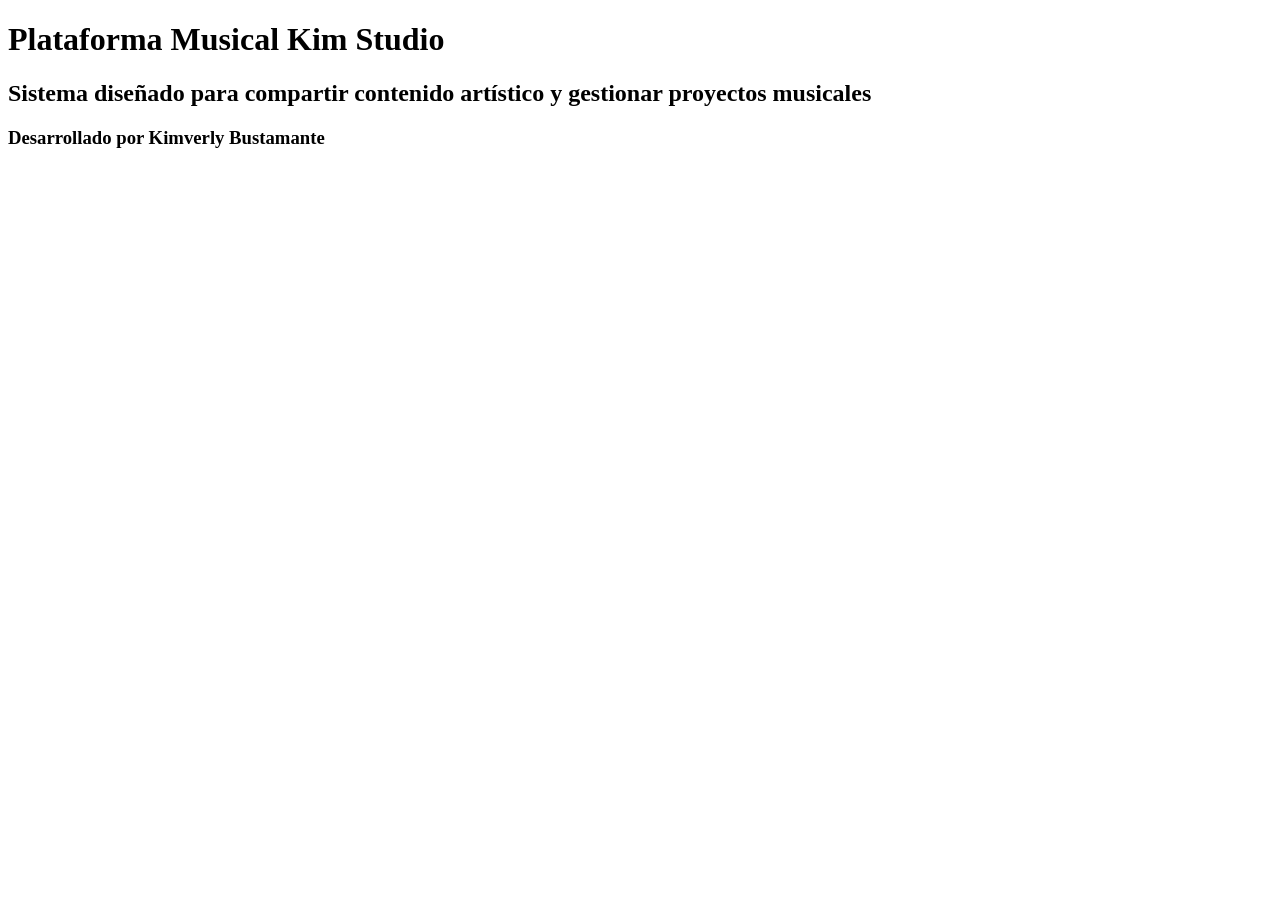
==== index.html @ 8dea1253 "first commit" ====
<!DOCTYPE html>
<html lang="es">
<head>
    <meta charset="UTF-8">
    <title>Desarrollo Web</title>
</head>
<body>

    <h1>Plataforma Musical Kim Studio</h1>

    <h2>Sistema diseñado para compartir contenido artístico y gestionar proyectos musicales</h2>

    <h3>Desarrollado por Kimverly Bustamante</h3>

</body>
</html>
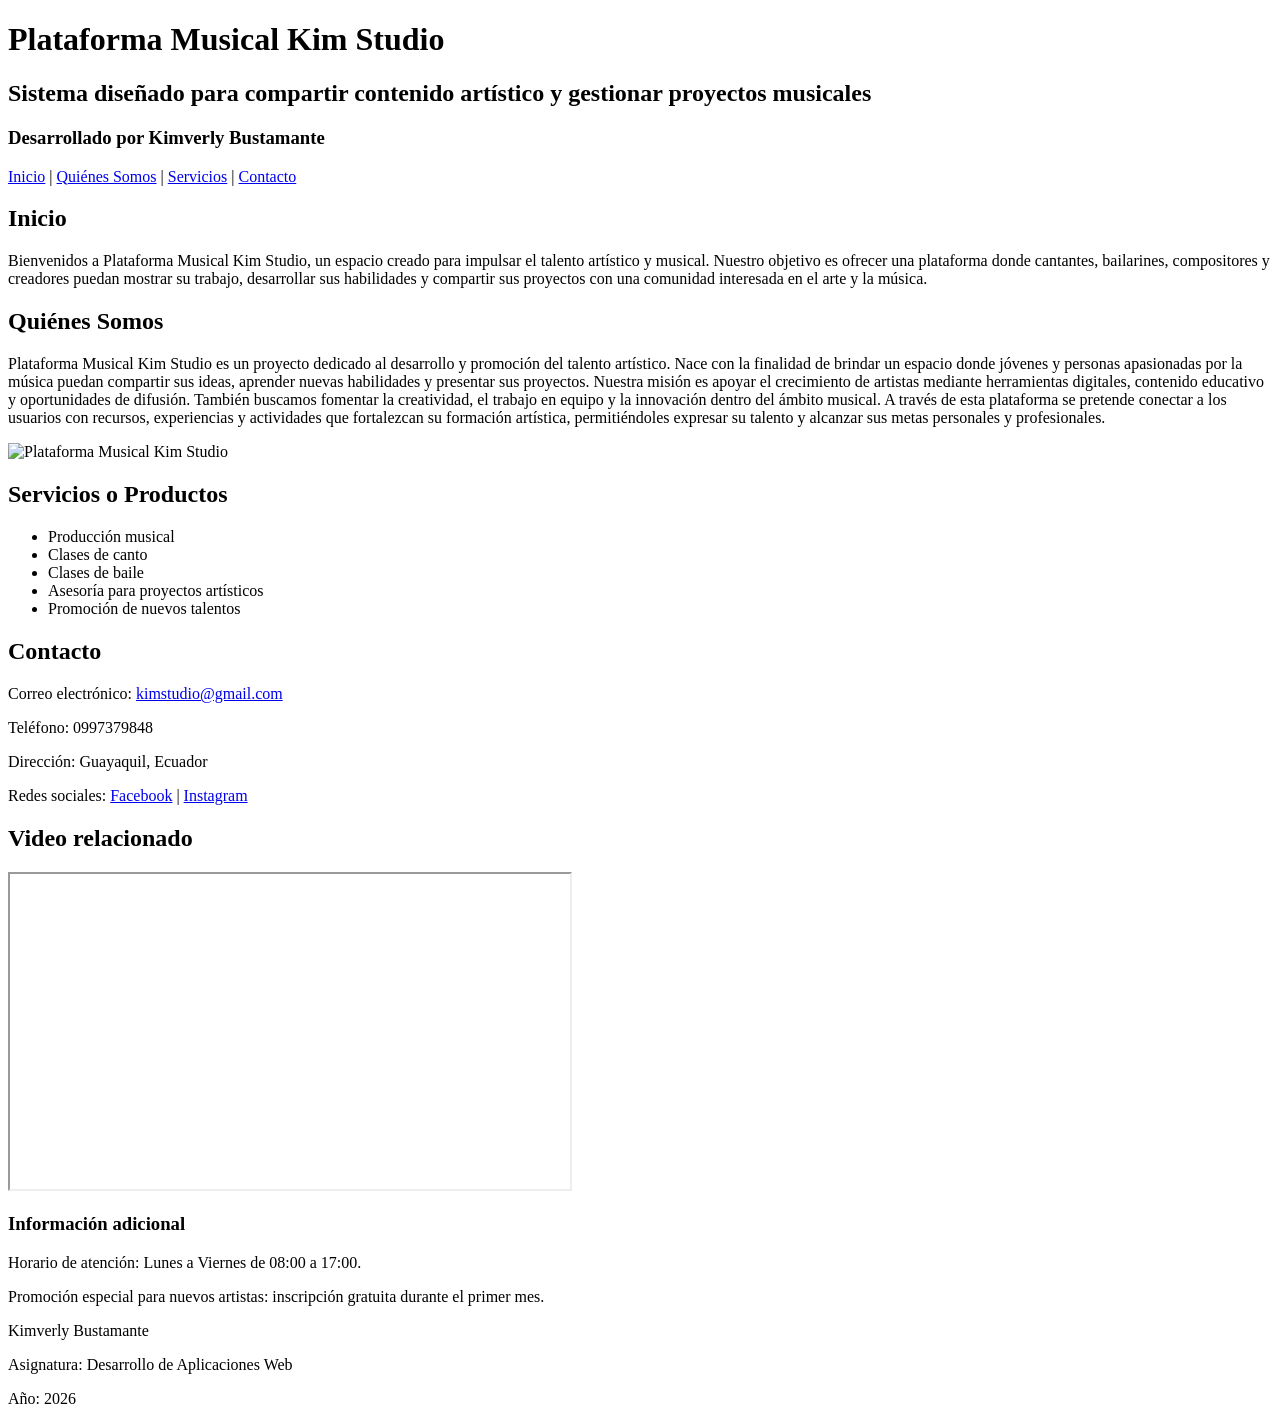
==== commit b207eb24: "Actualizacion semana 13" ====
--- a/index.html
+++ b/index.html
@@ -1,16 +1,145 @@
 <!DOCTYPE html>
 <html lang="es">
+
 <head>
     <meta charset="UTF-8">
-    <title>Desarrollo Web</title>
+    <title>Plataforma Musical Kim Studio</title>
 </head>
+
 <body>
 
-    <h1>Plataforma Musical Kim Studio</h1>
+    <header>
+        <h1>Plataforma Musical Kim Studio</h1>
+        <h2>Sistema diseñado para compartir contenido artístico y gestionar proyectos musicales</h2>
+        <h3>Desarrollado por Kimverly Bustamante</h3>
+    </header>
 
-    <h2>Sistema diseñado para compartir contenido artístico y gestionar proyectos musicales</h2>
+    <nav>
+        <a href="#inicio">Inicio</a> |
+        <a href="#quienes">Quiénes Somos</a> |
+        <a href="#servicios">Servicios</a> |
+        <a href="#contacto">Contacto</a>
+    </nav>
 
-    <h3>Desarrollado por Kimverly Bustamante</h3>
+    <main>
+
+        <section id="inicio">
+            <h2>Inicio</h2>
+
+            <p>
+                Bienvenidos a Plataforma Musical Kim Studio, un espacio creado para impulsar el
+                talento artístico y musical. Nuestro objetivo es ofrecer una plataforma donde
+                cantantes, bailarines, compositores y creadores puedan mostrar su trabajo,
+                desarrollar sus habilidades y compartir sus proyectos con una comunidad interesada
+                en el arte y la música.
+            </p>
+        </section>
+
+        <section id="quienes">
+
+            <article>
+
+                <h2>Quiénes Somos</h2>
+
+                <p>
+                    Plataforma Musical Kim Studio es un proyecto dedicado al desarrollo y promoción
+                    del talento artístico. Nace con la finalidad de brindar un espacio donde jóvenes
+                    y personas apasionadas por la música puedan compartir sus ideas, aprender nuevas
+                    habilidades y presentar sus proyectos. Nuestra misión es apoyar el crecimiento
+                    de artistas mediante herramientas digitales, contenido educativo y oportunidades
+                    de difusión. También buscamos fomentar la creatividad, el trabajo en equipo y la
+                    innovación dentro del ámbito musical. A través de esta plataforma se pretende
+                    conectar a los usuarios con recursos, experiencias y actividades que fortalezcan
+                    su formación artística, permitiéndoles expresar su talento y alcanzar sus metas
+                    personales y profesionales.
+                </p>
+
+                <img src="kimstudio.jpg"
+                     alt="Plataforma Musical Kim Studio"
+                     width="400">
+
+            </article>
+
+        </section>
+
+        <section id="servicios">
+
+            <h2>Servicios o Productos</h2>
+
+            <ul>
+                <li>Producción musical</li>
+                <li>Clases de canto</li>
+                <li>Clases de baile</li>
+                <li>Asesoría para proyectos artísticos</li>
+                <li>Promoción de nuevos talentos</li>
+            </ul>
+
+        </section>
+
+        <section id="contacto">
+
+            <h2>Contacto</h2>
+
+            <p>Correo electrónico:
+                <a href="mailto:kimstudio@gmail.com">
+                    kimstudio@gmail.com
+                </a>
+            </p>
+
+            <p>Teléfono: 0997379848</p>
+
+            <p>Dirección: Guayaquil, Ecuador</p>
+
+            <p>
+                Redes sociales:
+                <a href="https://www.facebook.com">Facebook</a> |
+                <a href="https://www.instagram.com">Instagram</a>
+            </p>
+
+        </section>
+
+        <section>
+
+            <h2>Video relacionado</h2>
+
+            <iframe
+                width="560"
+                height="315"
+                src="https://www.youtube.com/embed/ScMzIvxBSi4"
+                title="Video"
+                allowfullscreen>
+            </iframe>
+
+        </section>
+
+        <aside>
+
+            <h3>Información adicional</h3>
+
+            <p>
+                Horario de atención:
+                Lunes a Viernes de 08:00 a 17:00.
+            </p>
+
+            <p>
+                Promoción especial para nuevos artistas:
+                inscripción gratuita durante el primer mes.
+            </p>
+
+        </aside>
+
+    </main>
+
+    <footer>
+
+        <p>Kimverly Bustamante</p>
+
+        <p>Asignatura: Desarrollo de Aplicaciones Web</p>
+
+        <p>Año: 2026</p>
+
+    </footer>
 
 </body>
+
 </html>
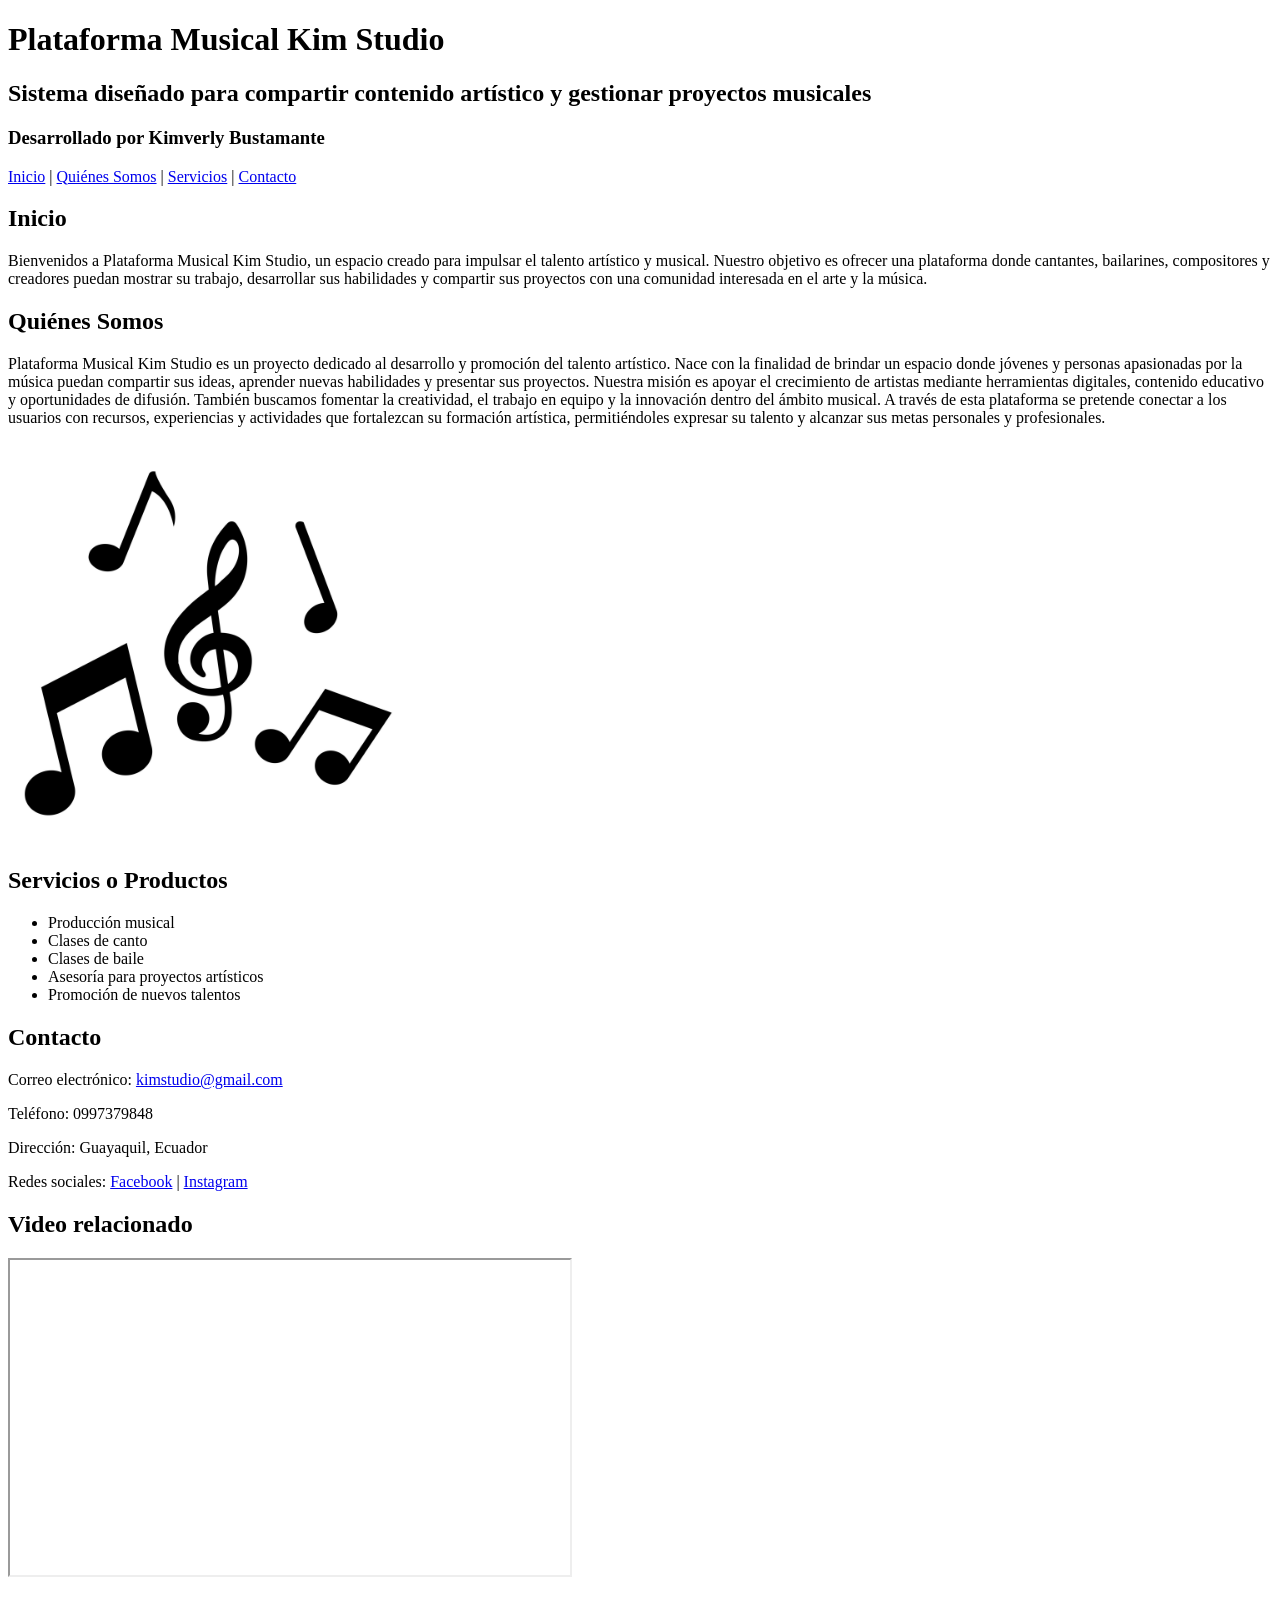
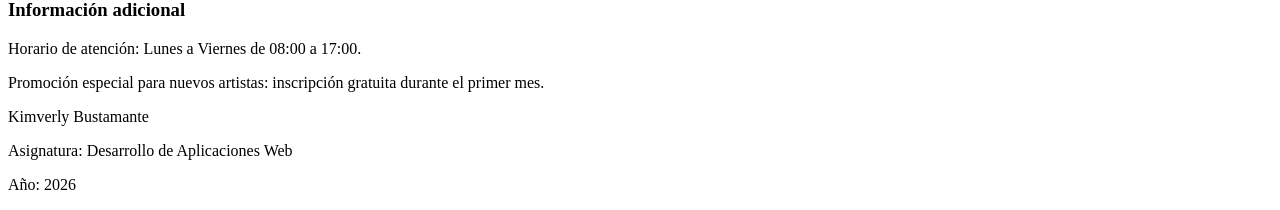
==== commit 03a56c39: "semana 13" ====
--- a/index.html
+++ b/index.html
@@ -54,7 +54,7 @@
                     personales y profesionales.
                 </p>
 
-                <img src="kimstudio.jpg"
+                <img src="imagen.jpg.webp"
                      alt="Plataforma Musical Kim Studio"
                      width="400">
 
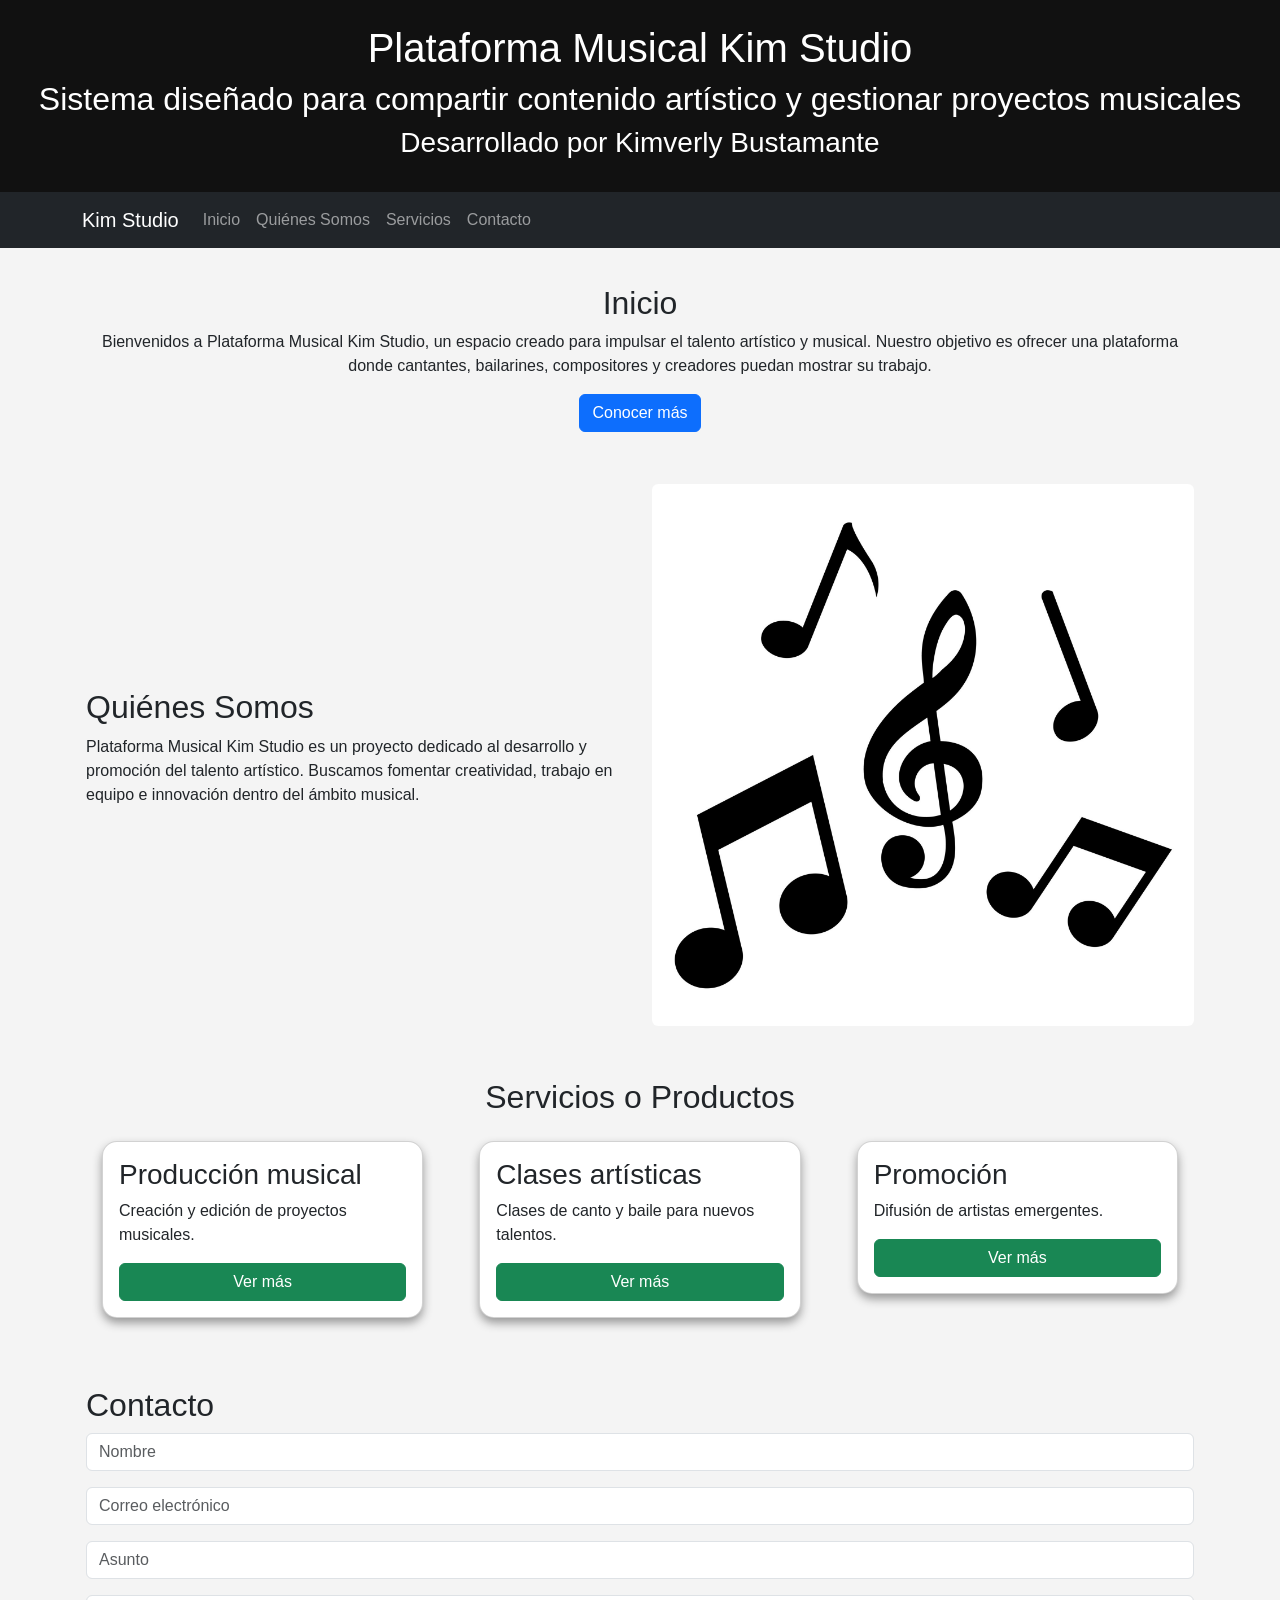
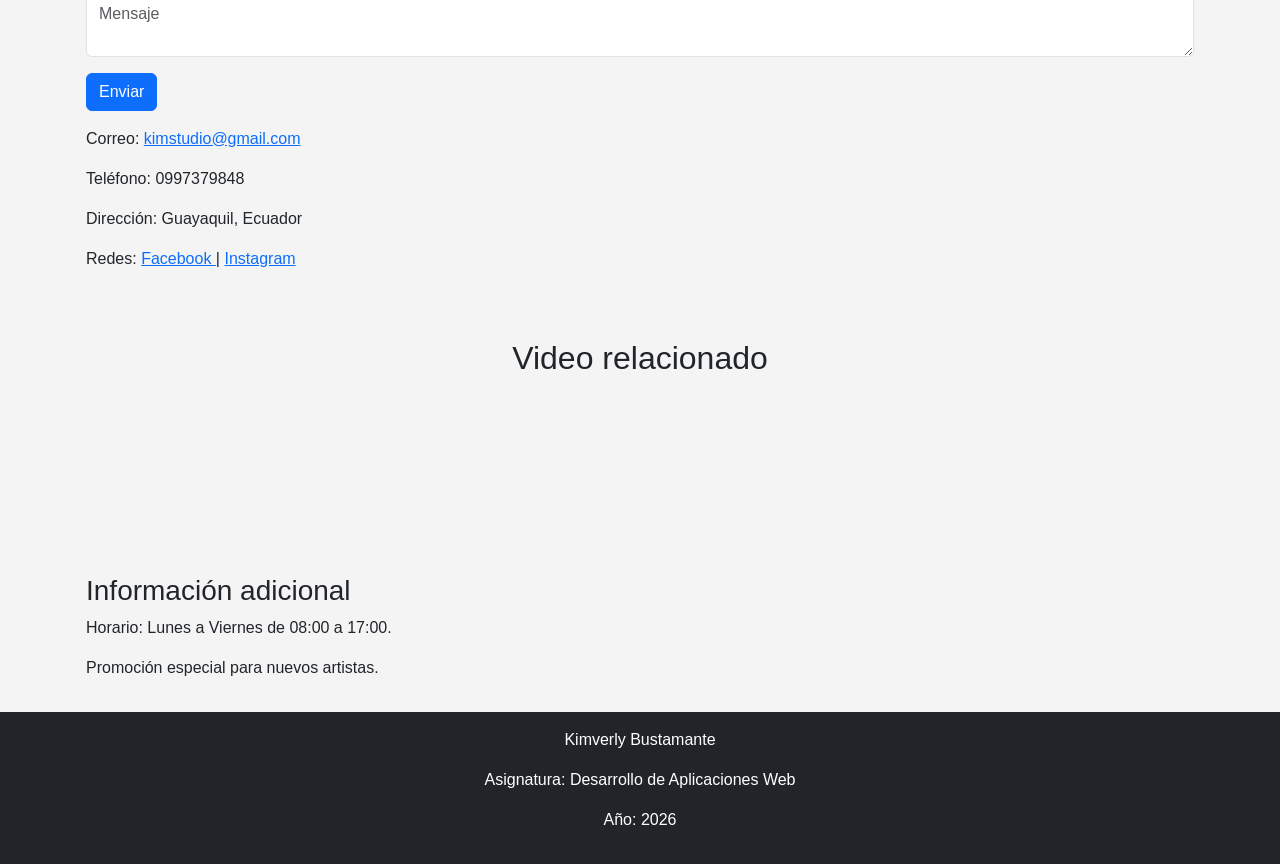
==== commit a17aaddb: "confirmacion" ====
--- a/index.html
+++ b/index.html
@@ -2,144 +2,461 @@
 <html lang="es">
 
 <head>
-    <meta charset="UTF-8">
-    <title>Plataforma Musical Kim Studio</title>
+
+<meta charset="UTF-8">
+<meta name="viewport" content="width=device-width, initial-scale=1.0">
+
+<title>Plataforma Musical Kim Studio</title>
+
+
+<!-- Bootstrap -->
+<link href="https://cdn.jsdelivr.net/npm/bootstrap@5.3.3/dist/css/bootstrap.min.css" rel="stylesheet">
+
+
+<!-- CSS propio -->
+<link rel="stylesheet" href="style.css">
+
+
 </head>
 
+
 <body>
 
-    <header>
-        <h1>Plataforma Musical Kim Studio</h1>
-        <h2>Sistema diseñado para compartir contenido artístico y gestionar proyectos musicales</h2>
-        <h3>Desarrollado por Kimverly Bustamante</h3>
-    </header>
-
-    <nav>
-        <a href="#inicio">Inicio</a> |
-        <a href="#quienes">Quiénes Somos</a> |
-        <a href="#servicios">Servicios</a> |
-        <a href="#contacto">Contacto</a>
-    </nav>
-
-    <main>
-
-        <section id="inicio">
-            <h2>Inicio</h2>
-
-            <p>
-                Bienvenidos a Plataforma Musical Kim Studio, un espacio creado para impulsar el
-                talento artístico y musical. Nuestro objetivo es ofrecer una plataforma donde
-                cantantes, bailarines, compositores y creadores puedan mostrar su trabajo,
-                desarrollar sus habilidades y compartir sus proyectos con una comunidad interesada
-                en el arte y la música.
-            </p>
-        </section>
-
-        <section id="quienes">
-
-            <article>
-
-                <h2>Quiénes Somos</h2>
-
-                <p>
-                    Plataforma Musical Kim Studio es un proyecto dedicado al desarrollo y promoción
-                    del talento artístico. Nace con la finalidad de brindar un espacio donde jóvenes
-                    y personas apasionadas por la música puedan compartir sus ideas, aprender nuevas
-                    habilidades y presentar sus proyectos. Nuestra misión es apoyar el crecimiento
-                    de artistas mediante herramientas digitales, contenido educativo y oportunidades
-                    de difusión. También buscamos fomentar la creatividad, el trabajo en equipo y la
-                    innovación dentro del ámbito musical. A través de esta plataforma se pretende
-                    conectar a los usuarios con recursos, experiencias y actividades que fortalezcan
-                    su formación artística, permitiéndoles expresar su talento y alcanzar sus metas
-                    personales y profesionales.
-                </p>
-
-                <img src="imagen.jpg.webp"
-                     alt="Plataforma Musical Kim Studio"
-                     width="400">
-
-            </article>
-
-        </section>
-
-        <section id="servicios">
-
-            <h2>Servicios o Productos</h2>
-
-            <ul>
-                <li>Producción musical</li>
-                <li>Clases de canto</li>
-                <li>Clases de baile</li>
-                <li>Asesoría para proyectos artísticos</li>
-                <li>Promoción de nuevos talentos</li>
-            </ul>
-
-        </section>
-
-        <section id="contacto">
-
-            <h2>Contacto</h2>
-
-            <p>Correo electrónico:
-                <a href="mailto:kimstudio@gmail.com">
-                    kimstudio@gmail.com
-                </a>
-            </p>
-
-            <p>Teléfono: 0997379848</p>
-
-            <p>Dirección: Guayaquil, Ecuador</p>
-
-            <p>
-                Redes sociales:
-                <a href="https://www.facebook.com">Facebook</a> |
-                <a href="https://www.instagram.com">Instagram</a>
-            </p>
-
-        </section>
-
-        <section>
-
-            <h2>Video relacionado</h2>
-
-            <iframe
-                width="560"
-                height="315"
-                src="https://www.youtube.com/embed/ScMzIvxBSi4"
-                title="Video"
-                allowfullscreen>
-            </iframe>
-
-        </section>
-
-        <aside>
-
-            <h3>Información adicional</h3>
-
-            <p>
-                Horario de atención:
-                Lunes a Viernes de 08:00 a 17:00.
-            </p>
-
-            <p>
-                Promoción especial para nuevos artistas:
-                inscripción gratuita durante el primer mes.
-            </p>
-
-        </aside>
-
-    </main>
-
-    <footer>
-
-        <p>Kimverly Bustamante</p>
-
-        <p>Asignatura: Desarrollo de Aplicaciones Web</p>
-
-        <p>Año: 2026</p>
-
-    </footer>
+
+<header class="text-center p-4">
+
+<h1>Plataforma Musical Kim Studio</h1>
+
+<h2>Sistema diseñado para compartir contenido artístico y gestionar proyectos musicales</h2>
+
+<h3>Desarrollado por Kimverly Bustamante</h3>
+
+</header>
+
+
+
+<!-- NAVBAR BOOTSTRAP -->
+
+<nav class="navbar navbar-expand-lg navbar-dark bg-dark">
+
+<div class="container">
+
+
+<a class="navbar-brand" href="#">
+Kim Studio
+</a>
+
+
+<button class="navbar-toggler" 
+data-bs-toggle="collapse" 
+data-bs-target="#menu">
+
+<span class="navbar-toggler-icon"></span>
+
+</button>
+
+
+
+<div class="collapse navbar-collapse" id="menu">
+
+
+<ul class="navbar-nav">
+
+
+<li class="nav-item">
+<a class="nav-link" href="#inicio">Inicio</a>
+</li>
+
+
+<li class="nav-item">
+<a class="nav-link" href="#quienes">Quiénes Somos</a>
+</li>
+
+
+<li class="nav-item">
+<a class="nav-link" href="#servicios">Servicios</a>
+</li>
+
+
+<li class="nav-item">
+<a class="nav-link" href="#contacto">Contacto</a>
+</li>
+
+
+</ul>
+
+
+</div>
+
+
+</div>
+
+</nav>
+
+
+
+
+<main>
+
+
+
+<!-- INICIO -->
+
+<section id="inicio" class="container text-center p-3">
+
+
+<h2>Inicio</h2>
+
+
+<p>
+
+Bienvenidos a Plataforma Musical Kim Studio, un espacio creado para impulsar el talento artístico y musical.
+
+Nuestro objetivo es ofrecer una plataforma donde cantantes, bailarines, compositores y creadores puedan mostrar su trabajo.
+
+</p>
+
+
+<button class="btn btn-primary">
+
+Conocer más
+
+</button>
+
+
+</section>
+
+
+
+
+<!-- QUIENES SOMOS -->
+
+<section id="quienes" class="container p-3">
+
+
+<div class="row align-items-center">
+
+
+
+<div class="col-md-6">
+
+
+<h2>Quiénes Somos</h2>
+
+
+<p>
+
+Plataforma Musical Kim Studio es un proyecto dedicado al desarrollo y promoción del talento artístico.
+
+Buscamos fomentar creatividad, trabajo en equipo e innovación dentro del ámbito musical.
+
+</p>
+
+
+</div>
+
+
+
+<div class="col-md-6">
+
+
+<img src="imagen.jpg.webp"
+class="img-fluid rounded"
+alt="Kim Studio">
+
+
+</div>
+
+
+
+</div>
+
+
+</section>
+
+
+
+
+<!-- SERVICIOS -->
+
+
+<section id="servicios" class="container p-3">
+
+
+<h2 class="text-center">
+
+Servicios o Productos
+
+</h2>
+
+
+
+
+<div class="row">
+
+
+
+
+<div class="col-md-4">
+
+
+<div class="card p-3 m-3">
+
+
+<h3>Producción musical</h3>
+
+
+<p>
+Creación y edición de proyectos musicales.
+</p>
+
+
+<button class="btn btn-success">
+Ver más
+</button>
+
+
+</div>
+
+</div>
+
+
+
+
+
+<div class="col-md-4">
+
+
+<div class="card p-3 m-3">
+
+
+<h3>Clases artísticas</h3>
+
+
+<p>
+Clases de canto y baile para nuevos talentos.
+</p>
+
+
+<button class="btn btn-success">
+Ver más
+</button>
+
+
+</div>
+
+</div>
+
+
+
+
+<div class="col-md-4">
+
+
+<div class="card p-3 m-3">
+
+
+<h3>Promoción</h3>
+
+
+<p>
+Difusión de artistas emergentes.
+</p>
+
+
+<button class="btn btn-success">
+Ver más
+</button>
+
+
+</div>
+
+
+</div>
+
+
+
+</div>
+
+
+</section>
+
+
+
+<!-- CONTACTO -->
+
+
+<section id="contacto" class="container p-3">
+
+
+<h2>
+
+Contacto
+
+</h2>
+
+
+
+
+<form>
+
+
+<input 
+class="form-control mb-3"
+placeholder="Nombre">
+
+
+<input 
+class="form-control mb-3"
+placeholder="Correo electrónico">
+
+
+
+<input 
+class="form-control mb-3"
+placeholder="Asunto">
+
+
+
+<textarea 
+class="form-control mb-3"
+placeholder="Mensaje">
+</textarea>
+
+
+
+<button class="btn btn-primary">
+
+Enviar
+
+</button>
+
+
+
+</form>
+
+
+
+<p class="mt-3">
+
+Correo:
+<a href="mailto:kimstudio@gmail.com">
+kimstudio@gmail.com
+</a>
+
+</p>
+
+
+
+<p>
+
+Teléfono: 0997379848
+
+</p>
+
+
+
+<p>
+
+Dirección: Guayaquil, Ecuador
+
+</p>
+
+
+
+<p>
+
+Redes:
+
+<a href="https://facebook.com">
+Facebook
+</a>
+
+|
+
+<a href="https://instagram.com">
+Instagram
+</a>
+
+
+</p>
+
+
+
+</section>
+
+
+
+<section class="container text-center p-3">
+
+
+<h2>Video relacionado</h2>
+
+
+<iframe
+class="img-fluid"
+width="560"
+height="315"
+src="https://www.youtube.com/embed/ScMzIvxBSi4"
+allowfullscreen>
+
+</iframe>
+
+
+</section>
+
+
+
+<aside class="container p-3">
+
+
+<h3>Información adicional</h3>
+
+
+<p>
+
+Horario:
+Lunes a Viernes de 08:00 a 17:00.
+
+</p>
+
+
+<p>
+
+Promoción especial para nuevos artistas.
+
+</p>
+
+
+</aside>
+
+
+
+
+
+</main>
+
+
+
+
+<footer class="text-center p-3 bg-dark text-white">
+
+
+<p>Kimverly Bustamante</p>
+
+<p>Asignatura: Desarrollo de Aplicaciones Web</p>
+
+<p>Año: 2026</p>
+
+
+</footer>
+
+
+
+<script src="https://cdn.jsdelivr.net/npm/bootstrap@5.3.3/dist/js/bootstrap.bundle.min.js"></script>
+
 
 </body>
 
+
 </html>
--- a/style.css
+++ b/style.css
@@ -0,0 +1,58 @@
+body{
+
+font-family: Arial, sans-serif;
+background:#f4f4f4;
+
+}
+
+header{
+
+background:#111;
+color:white;
+
+}
+
+h1{
+
+font-size:40px;
+
+}
+
+.card{
+
+border-radius:15px;
+box-shadow:0 5px 10px #999;
+
+}
+
+section{
+
+margin-top:20px;
+
+}
+
+button{
+
+border-radius:20px;
+
+}
+
+
+@media(max-width:600px){
+
+
+h1{
+
+font-size:25px;
+
+}
+
+
+h2{
+
+font-size:20px;
+
+}
+
+
+}
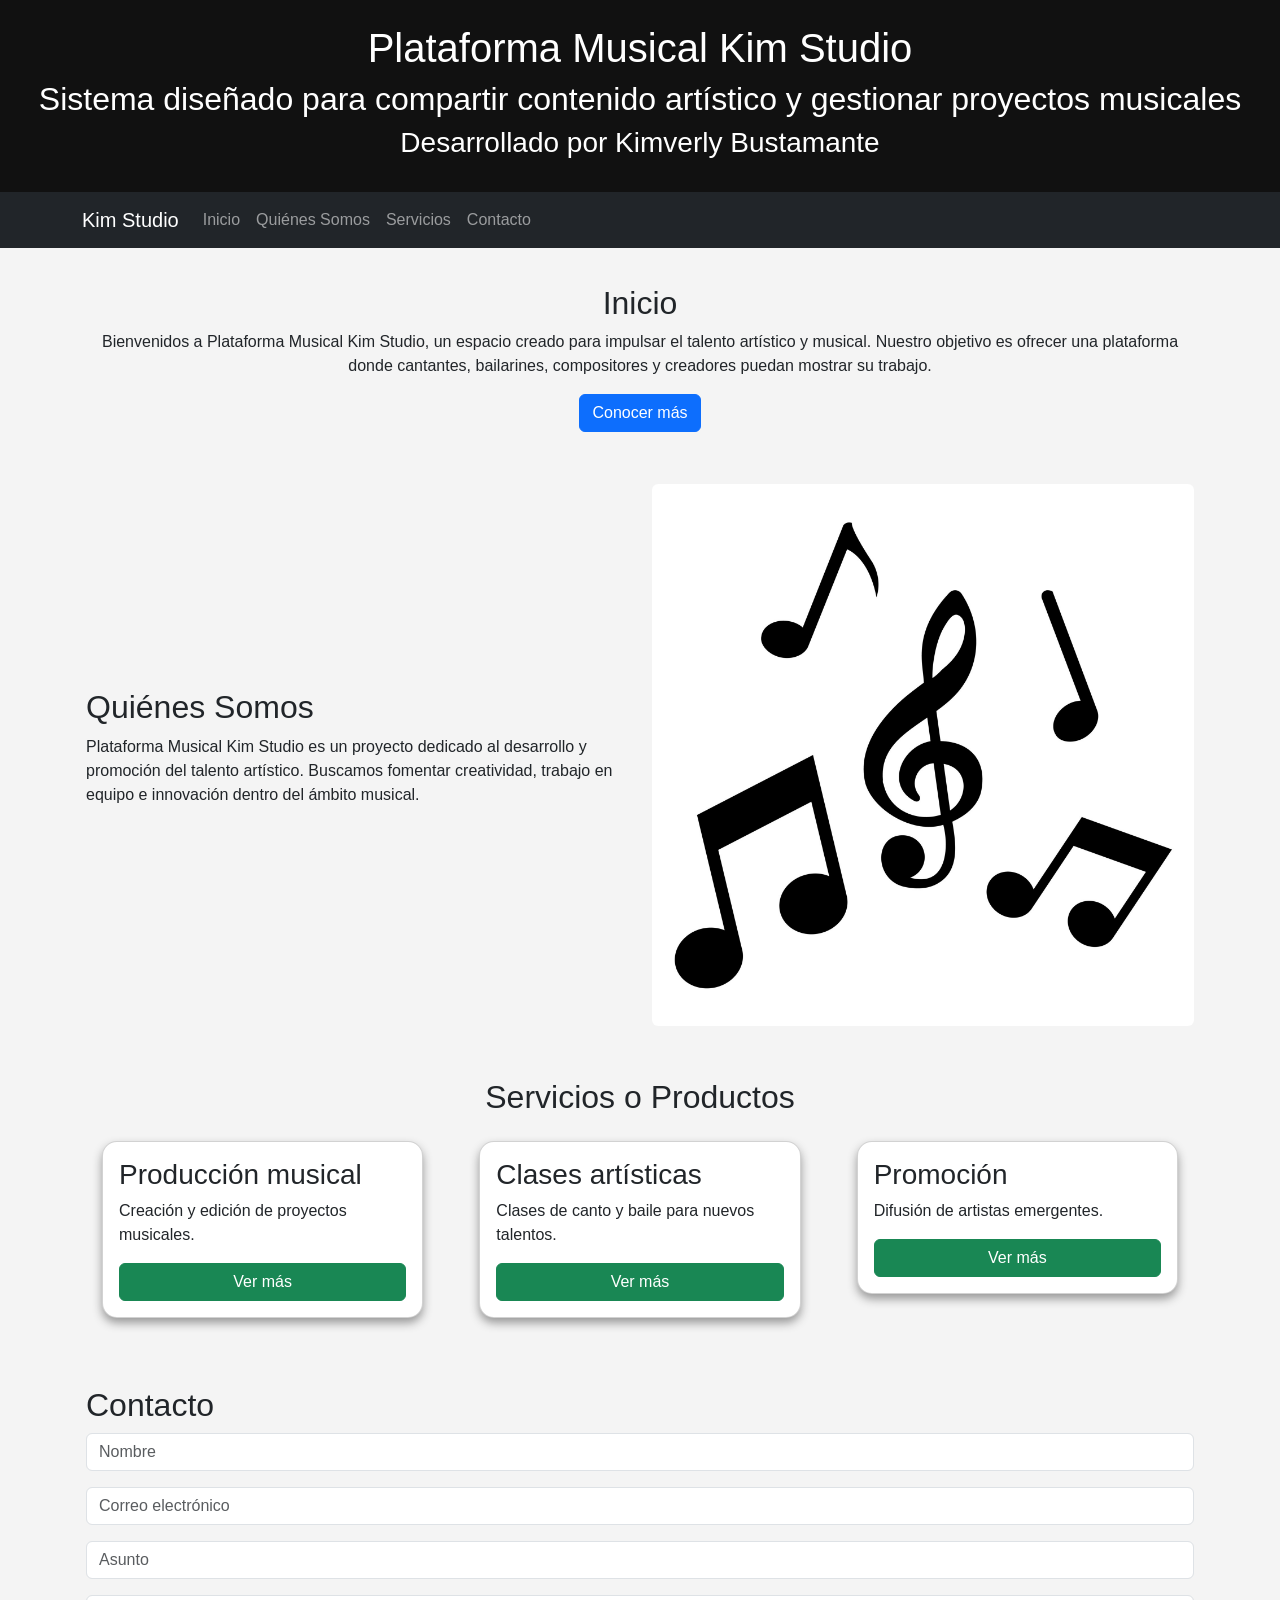
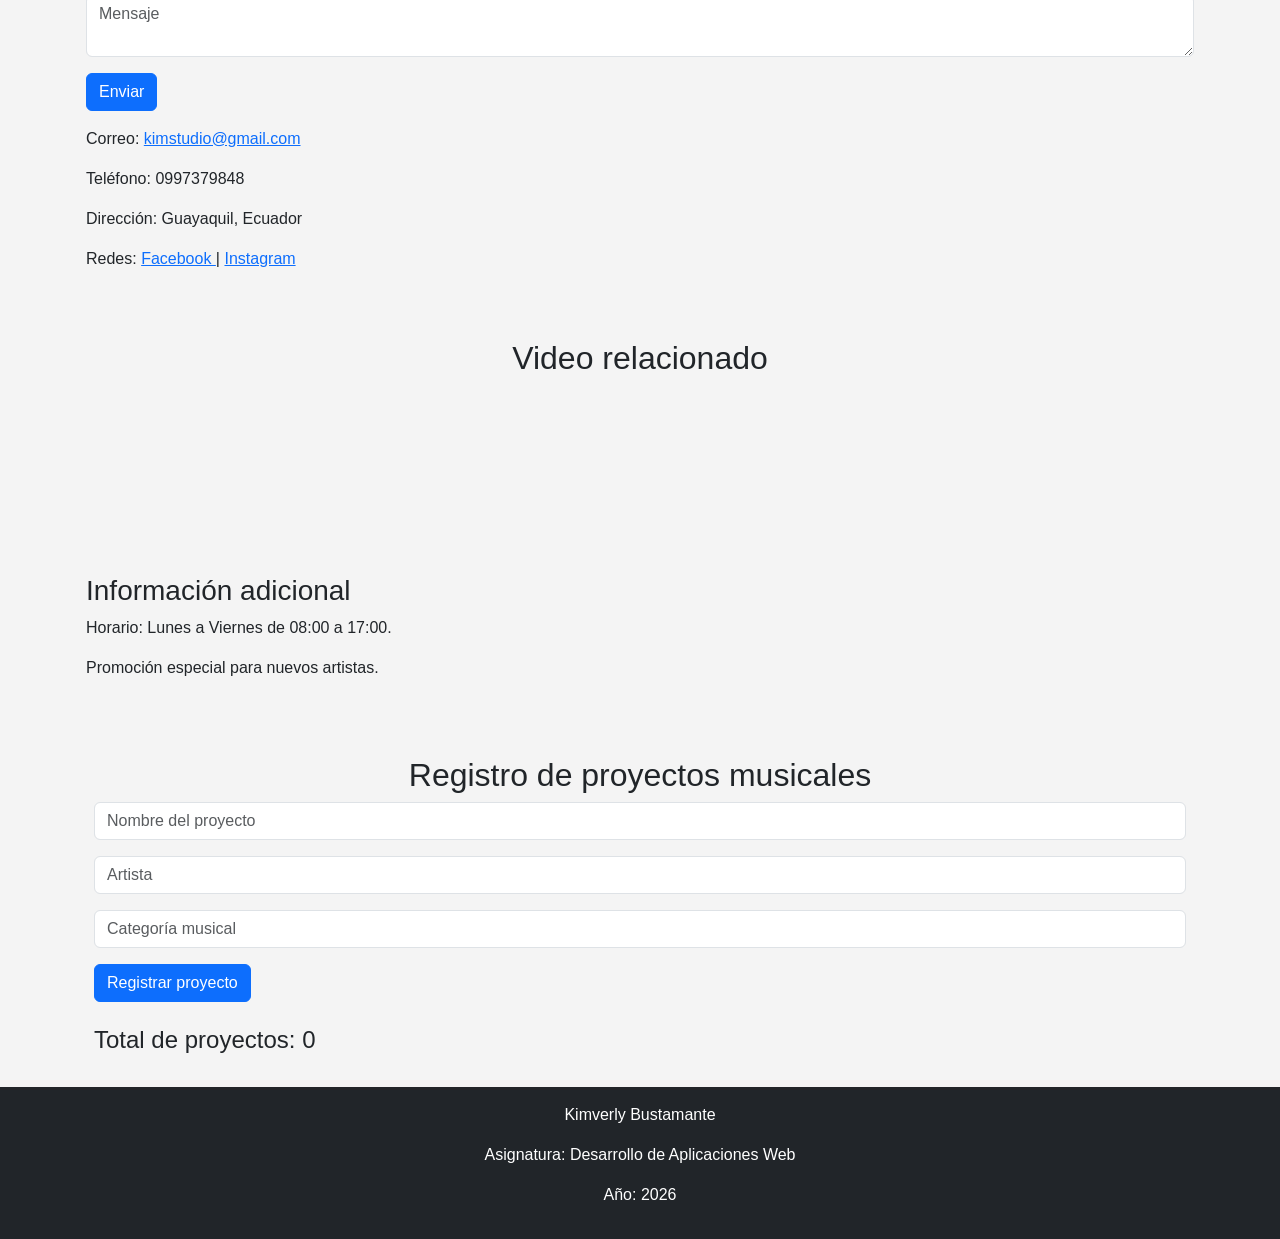
==== commit d17d681a: "commetn" ====
--- a/index.html
+++ b/index.html
@@ -33,9 +33,6 @@
 
 </header>
 
-
-
-<!-- NAVBAR BOOTSTRAP -->
 
 <nav class="navbar navbar-expand-lg navbar-dark bg-dark">
 
@@ -56,7 +53,6 @@
 </button>
 
 
-
 <div class="collapse navbar-collapse" id="menu">
 
 
@@ -95,13 +91,9 @@
 
 
 
-
 <main>
 
 
-
-<!-- INICIO -->
-
 <section id="inicio" class="container text-center p-3">
 
 
@@ -128,16 +120,12 @@
 
 
 
-
-<!-- QUIENES SOMOS -->
-
 <section id="quienes" class="container p-3">
 
 
 <div class="row align-items-center">
 
 
-
 <div class="col-md-6">
 
 
@@ -154,7 +142,6 @@
 
 
 </div>
-
 
 
 <div class="col-md-6">
@@ -168,33 +155,22 @@
 </div>
 
 
-
-</div>
-
-
-</section>
-
-
-
-
-<!-- SERVICIOS -->
+</div>
+
+
+</section>
+
 
 
 <section id="servicios" class="container p-3">
 
 
 <h2 class="text-center">
-
 Servicios o Productos
-
 </h2>
 
 
-
-
 <div class="row">
-
-
 
 
 <div class="col-md-4">
@@ -220,10 +196,6 @@
 
 </div>
 
-
-
-
-
 <div class="col-md-4">
 
 
@@ -283,18 +255,12 @@
 
 
 
-<!-- CONTACTO -->
-
-
 <section id="contacto" class="container p-3">
 
 
 <h2>
-
 Contacto
-
 </h2>
-
 
 
 
@@ -330,7 +296,6 @@
 Enviar
 
 </button>
-
 
 
 </form>
@@ -349,17 +314,13 @@
 
 
 <p>
-
 Teléfono: 0997379848
-
-</p>
-
-
-
-<p>
-
+</p>
+
+
+
+<p>
 Dirección: Guayaquil, Ecuador
-
 </p>
 
 
@@ -380,7 +341,6 @@
 
 
 </p>
-
 
 
 </section>
@@ -407,6 +367,7 @@
 
 
 
+
 <aside class="container p-3">
 
 
@@ -432,13 +393,68 @@
 
 
 
-
+<section class="container p-4">
+
+
+<h2 class="text-center">
+Registro de proyectos musicales
+</h2>
+
+
+
+<form id="formularioProyecto">
+
+
+<input 
+id="nombreProyecto"
+class="form-control mb-3"
+placeholder="Nombre del proyecto">
+
+
+
+<input 
+id="artista"
+class="form-control mb-3"
+placeholder="Artista">
+
+
+
+<input 
+id="categoria"
+class="form-control mb-3"
+placeholder="Categoría musical">
+
+
+
+<button class="btn btn-primary">
+
+Registrar proyecto
+
+</button>
+
+
+</form>
+
+
+
+<h4 class="mt-4">
+
+Total de proyectos:
+<span id="contador">0</span>
+
+</h4>
+
+
+
+<div id="listaProyectos"></div>
+
+
+</section>
 
 </main>
 
 
 
-
 <footer class="text-center p-3 bg-dark text-white">
 
 
@@ -453,9 +469,14 @@
 
 
 
+
 <script src="https://cdn.jsdelivr.net/npm/bootstrap@5.3.3/dist/js/bootstrap.bundle.min.js"></script>
 
 
+<script src="script.js"></script>
+
+
+
 </body>
 
 
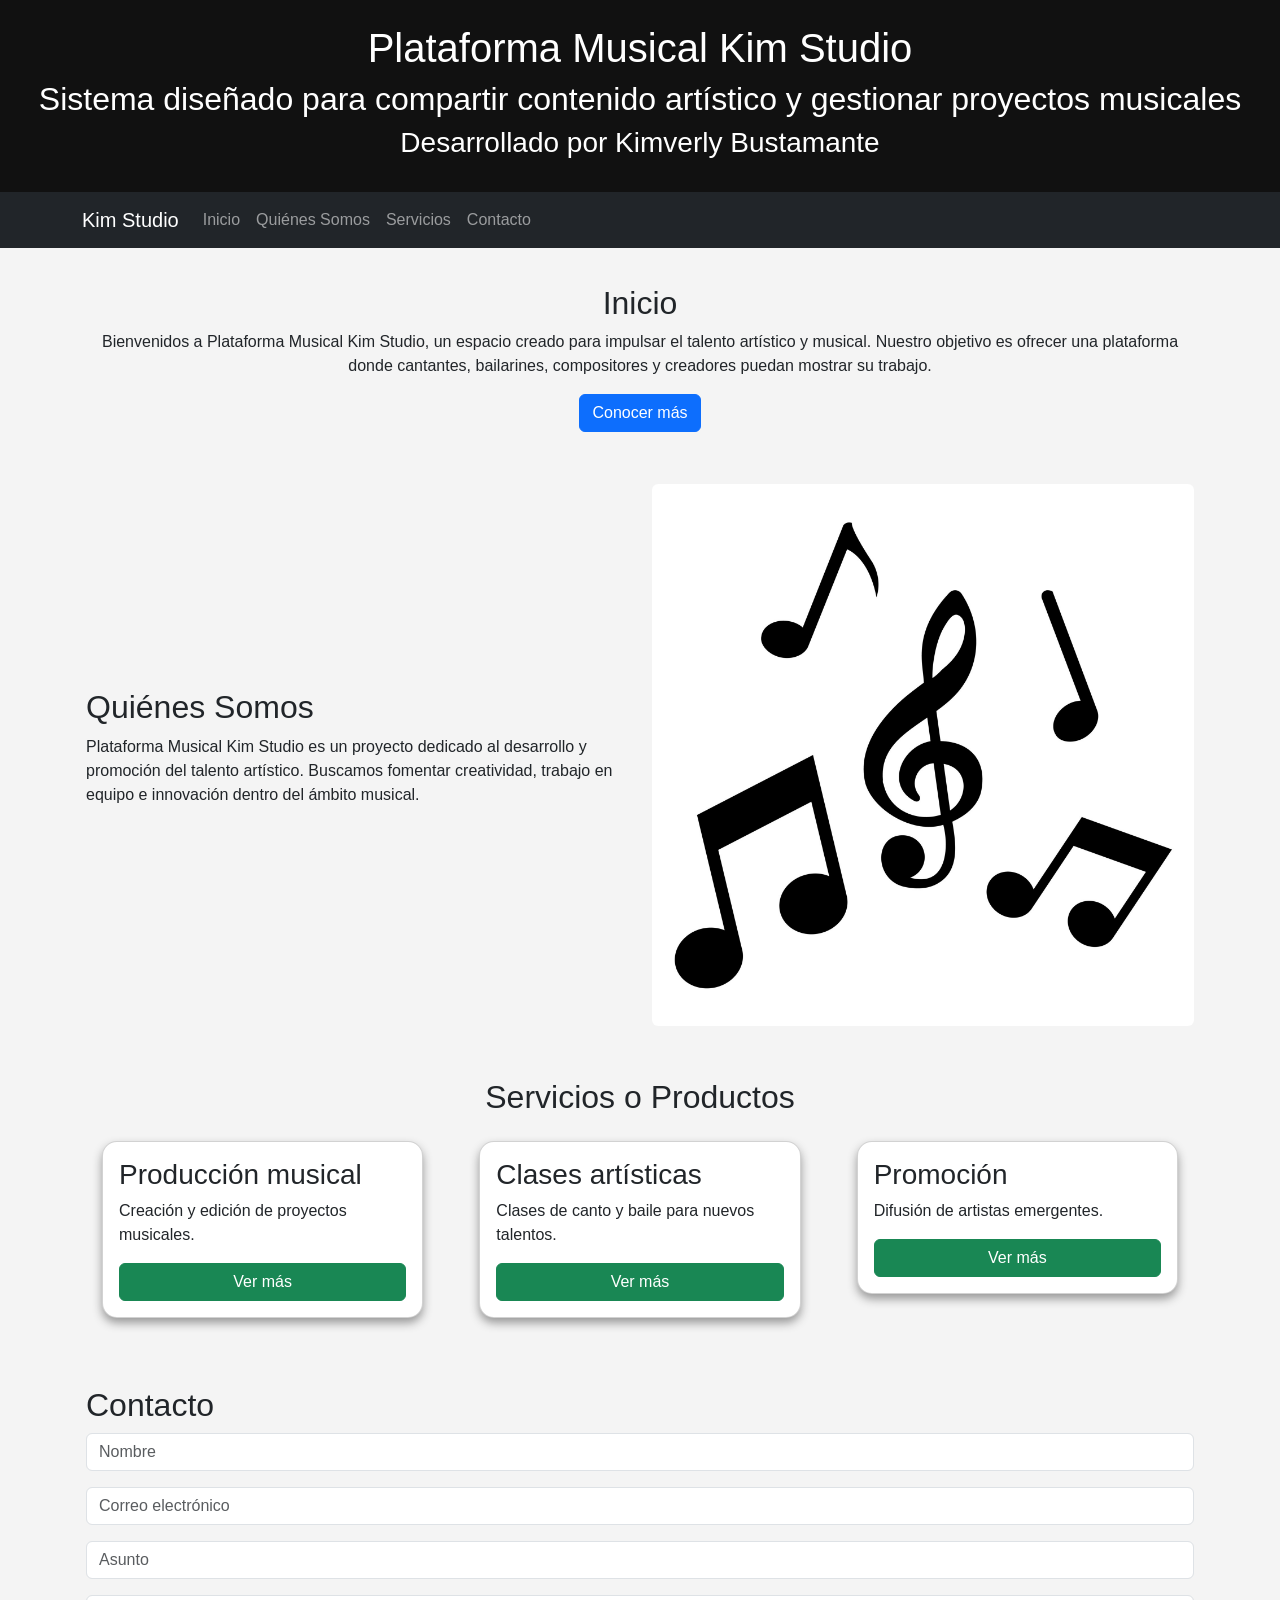
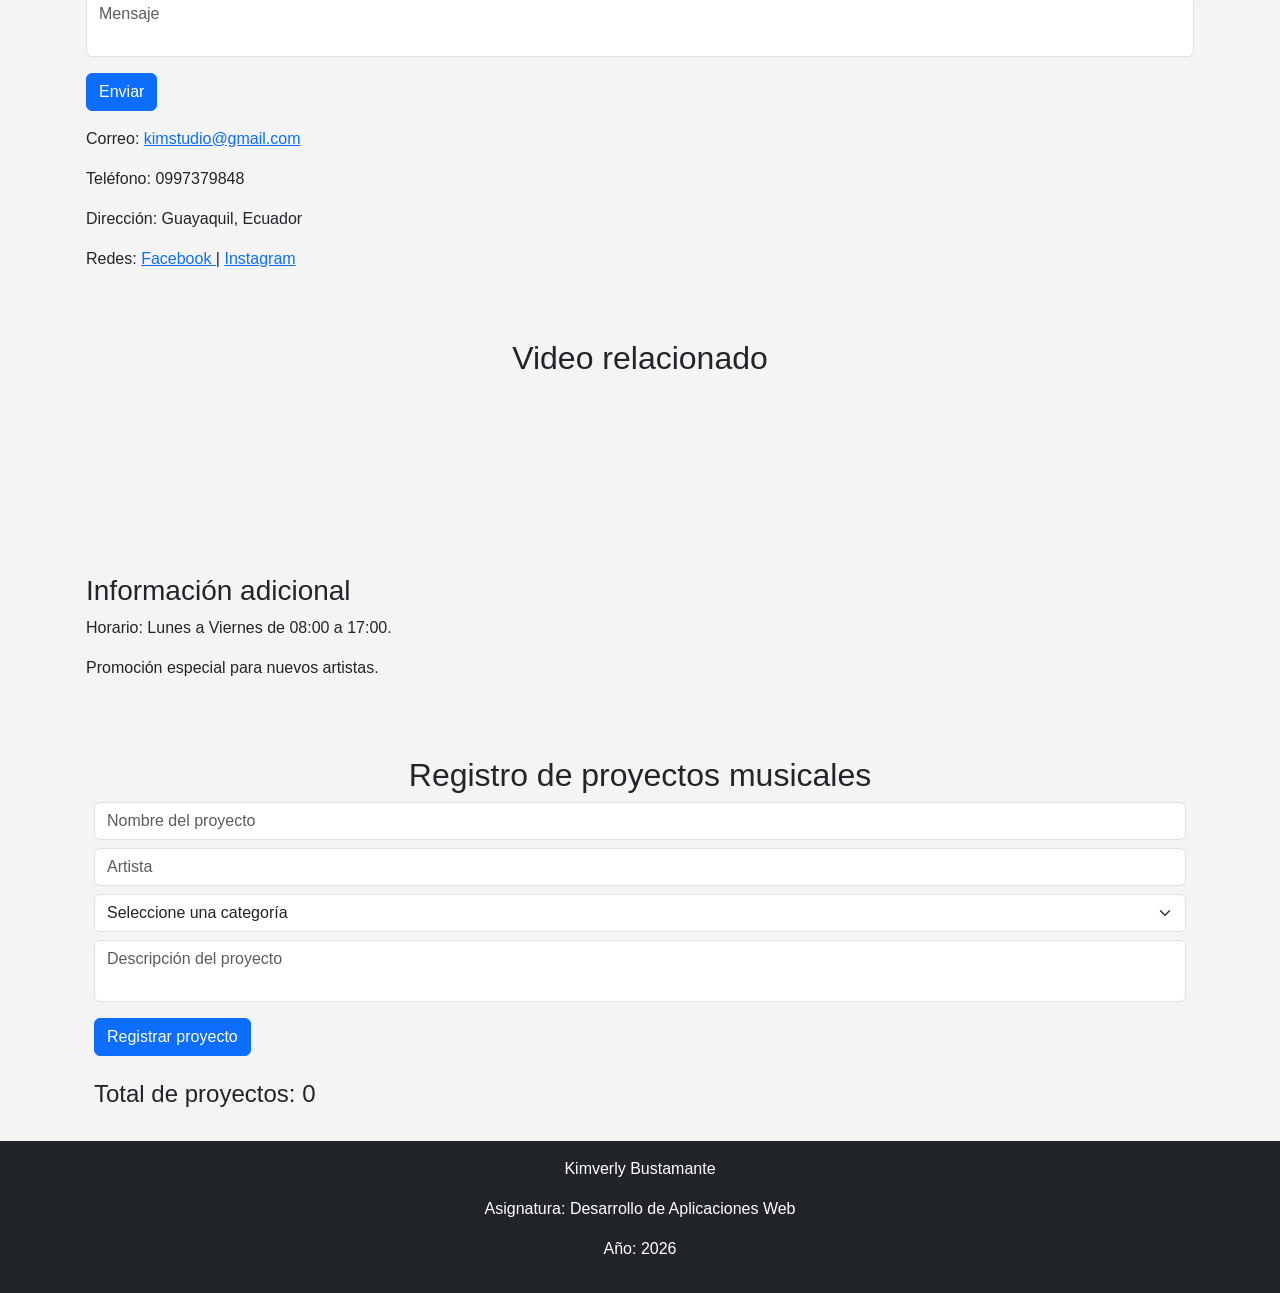
==== commit 02773f01: "si" ====
--- a/index.html
+++ b/index.html
@@ -8,21 +8,16 @@
 
 <title>Plataforma Musical Kim Studio</title>
 
-
 <!-- Bootstrap -->
 <link href="https://cdn.jsdelivr.net/npm/bootstrap@5.3.3/dist/css/bootstrap.min.css" rel="stylesheet">
 
-
 <!-- CSS propio -->
 <link rel="stylesheet" href="style.css">
 
-
 </head>
 
-
 <body>
 
-
 <header class="text-center p-4">
 
 <h1>Plataforma Musical Kim Studio</h1>
@@ -33,73 +28,56 @@
 
 </header>
 
-
 <nav class="navbar navbar-expand-lg navbar-dark bg-dark">
 
 <div class="container">
-
 
 <a class="navbar-brand" href="#">
 Kim Studio
 </a>
 
-
-<button class="navbar-toggler" 
-data-bs-toggle="collapse" 
+<button class="navbar-toggler"
+data-bs-toggle="collapse"
 data-bs-target="#menu">
 
 <span class="navbar-toggler-icon"></span>
 
 </button>
 
-
 <div class="collapse navbar-collapse" id="menu">
 
-
 <ul class="navbar-nav">
-
 
 <li class="nav-item">
 <a class="nav-link" href="#inicio">Inicio</a>
 </li>
 
-
 <li class="nav-item">
 <a class="nav-link" href="#quienes">Quiénes Somos</a>
 </li>
 
-
 <li class="nav-item">
 <a class="nav-link" href="#servicios">Servicios</a>
 </li>
 
-
 <li class="nav-item">
 <a class="nav-link" href="#contacto">Contacto</a>
 </li>
 
-
 </ul>
 
-
-</div>
-
+</div>
 
 </div>
 
 </nav>
 
-
-
 <main>
 
-
 <section id="inicio" class="container text-center p-3">
 
-
 <h2>Inicio</h2>
 
-
 <p>
 
 Bienvenidos a Plataforma Musical Kim Studio, un espacio creado para impulsar el talento artístico y musical.
@@ -108,30 +86,22 @@
 
 </p>
 
-
 <button class="btn btn-primary">
 
 Conocer más
 
 </button>
 
-
-</section>
-
-
+</section>
 
 <section id="quienes" class="container p-3">
 
-
 <div class="row align-items-center">
 
-
 <div class="col-md-6">
 
-
 <h2>Quiénes Somos</h2>
 
-
 <p>
 
 Plataforma Musical Kim Studio es un proyecto dedicado al desarrollo y promoción del talento artístico.
@@ -140,167 +110,118 @@
 
 </p>
 
-
-</div>
-
+</div>
 
 <div class="col-md-6">
-
 
 <img src="imagen.jpg.webp"
 class="img-fluid rounded"
 alt="Kim Studio">
 
-
-</div>
-
-
-</div>
-
-
-</section>
-
-
+</div>
+
+</div>
+
+</section>
 
 <section id="servicios" class="container p-3">
-
 
 <h2 class="text-center">
 Servicios o Productos
 </h2>
 
-
 <div class="row">
 
-
 <div class="col-md-4">
 
-
 <div class="card p-3 m-3">
 
-
 <h3>Producción musical</h3>
 
-
 <p>
 Creación y edición de proyectos musicales.
 </p>
-
 
 <button class="btn btn-success">
 Ver más
 </button>
 
-
 </div>
 
 </div>
 
 <div class="col-md-4">
 
-
 <div class="card p-3 m-3">
 
-
 <h3>Clases artísticas</h3>
 
-
 <p>
 Clases de canto y baile para nuevos talentos.
 </p>
-
 
 <button class="btn btn-success">
 Ver más
 </button>
 
-
-</div>
-
-</div>
-
-
-
+</div>
+
+</div>
 
 <div class="col-md-4">
 
-
 <div class="card p-3 m-3">
 
-
 <h3>Promoción</h3>
 
-
 <p>
 Difusión de artistas emergentes.
 </p>
-
 
 <button class="btn btn-success">
 Ver más
 </button>
 
-
-</div>
-
-
-</div>
-
-
-
-</div>
-
-
-</section>
-
-
+</div>
+
+</div>
+
+</div>
+
+</section>
 
 <section id="contacto" class="container p-3">
-
 
 <h2>
 Contacto
 </h2>
 
-
-
 <form>
 
-
-<input 
+<input
 class="form-control mb-3"
 placeholder="Nombre">
 
-
-<input 
+<input
 class="form-control mb-3"
 placeholder="Correo electrónico">
 
-
-
-<input 
+<input
 class="form-control mb-3"
 placeholder="Asunto">
 
-
-
-<textarea 
+<textarea
 class="form-control mb-3"
 placeholder="Mensaje">
 </textarea>
 
-
-
 <button class="btn btn-primary">
 
 Enviar
 
 </button>
 
-
 </form>
-
-
 
 <p class="mt-3">
 
@@ -311,19 +232,13 @@
 
 </p>
 
-
-
 <p>
 Teléfono: 0997379848
 </p>
 
-
-
 <p>
 Dirección: Guayaquil, Ecuador
 </p>
-
-
 
 <p>
 
@@ -339,19 +254,13 @@
 Instagram
 </a>
 
-
-</p>
-
-
-</section>
-
-
+</p>
+
+</section>
 
 <section class="container text-center p-3">
 
-
 <h2>Video relacionado</h2>
-
 
 <iframe
 class="img-fluid"
@@ -362,17 +271,11 @@
 
 </iframe>
 
-
-</section>
-
-
-
+</section>
 
 <aside class="container p-3">
 
-
 <h3>Información adicional</h3>
-
 
 <p>
 
@@ -381,50 +284,59 @@
 
 </p>
 
-
 <p>
 
 Promoción especial para nuevos artistas.
 
 </p>
 
-
 </aside>
 
-
-
 <section class="container p-4">
-
 
 <h2 class="text-center">
 Registro de proyectos musicales
 </h2>
 
-
-
 <form id="formularioProyecto">
 
-
-<input 
+<input
 id="nombreProyecto"
-class="form-control mb-3"
+class="form-control mb-1"
 placeholder="Nombre del proyecto">
 
-
-
-<input 
+<div id="errorNombre" class="mb-2"></div>
+
+<input
 id="artista"
-class="form-control mb-3"
+class="form-control mb-1"
 placeholder="Artista">
 
-
-
-<input 
+<div id="errorArtista" class="mb-2"></div>
+
+<select
 id="categoria"
-class="form-control mb-3"
-placeholder="Categoría musical">
-
-
+class="form-select mb-1">
+
+<option value="">Seleccione una categoría</option>
+<option>Pop</option>
+<option>Rock</option>
+<option>Balada</option>
+<option>Hip Hop</option>
+<option>Reggaetón</option>
+
+</select>
+
+<div id="errorCategoria" class="mb-2"></div>
+
+<textarea
+id="descripcion"
+class="form-control mb-1"
+placeholder="Descripción del proyecto"></textarea>
+
+<div id="errorDescripcion" class="mb-3"></div>
+
+<div id="mensajeGeneral"></div>
 
 <button class="btn btn-primary">
 
@@ -432,10 +344,7 @@
 
 </button>
 
-
 </form>
-
-
 
 <h4 class="mt-4">
 
@@ -444,40 +353,26 @@
 
 </h4>
 
-
-
 <div id="listaProyectos"></div>
 
-
 </section>
 
 </main>
 
-
-
 <footer class="text-center p-3 bg-dark text-white">
 
-
 <p>Kimverly Bustamante</p>
 
 <p>Asignatura: Desarrollo de Aplicaciones Web</p>
 
 <p>Año: 2026</p>
 
-
 </footer>
 
-
-
-
 <script src="https://cdn.jsdelivr.net/npm/bootstrap@5.3.3/dist/js/bootstrap.bundle.min.js"></script>
 
-
 <script src="script.js"></script>
 
-
-
 </body>
 
-
 </html>
--- a/style.css
+++ b/style.css
@@ -37,9 +37,45 @@
 
 }
 
+/* Validaciones */
+
+.is-valid{
+
+border:2px solid #198754 !important;
+
+}
+
+.is-invalid{
+
+border:2px solid #dc3545 !important;
+
+}
+
+.alert{
+
+margin-top:15px;
+
+}
+
+small{
+
+font-size:14px;
+
+}
+
+textarea{
+
+resize:none;
+
+}
+
+#listaProyectos .card{
+
+background:white;
+
+}
 
 @media(max-width:600px){
-
 
 h1{
 
@@ -47,12 +83,16 @@
 
 }
 
-
 h2{
 
 font-size:20px;
 
 }
 
+button{
+
+width:100%;
+
+}
 
 }
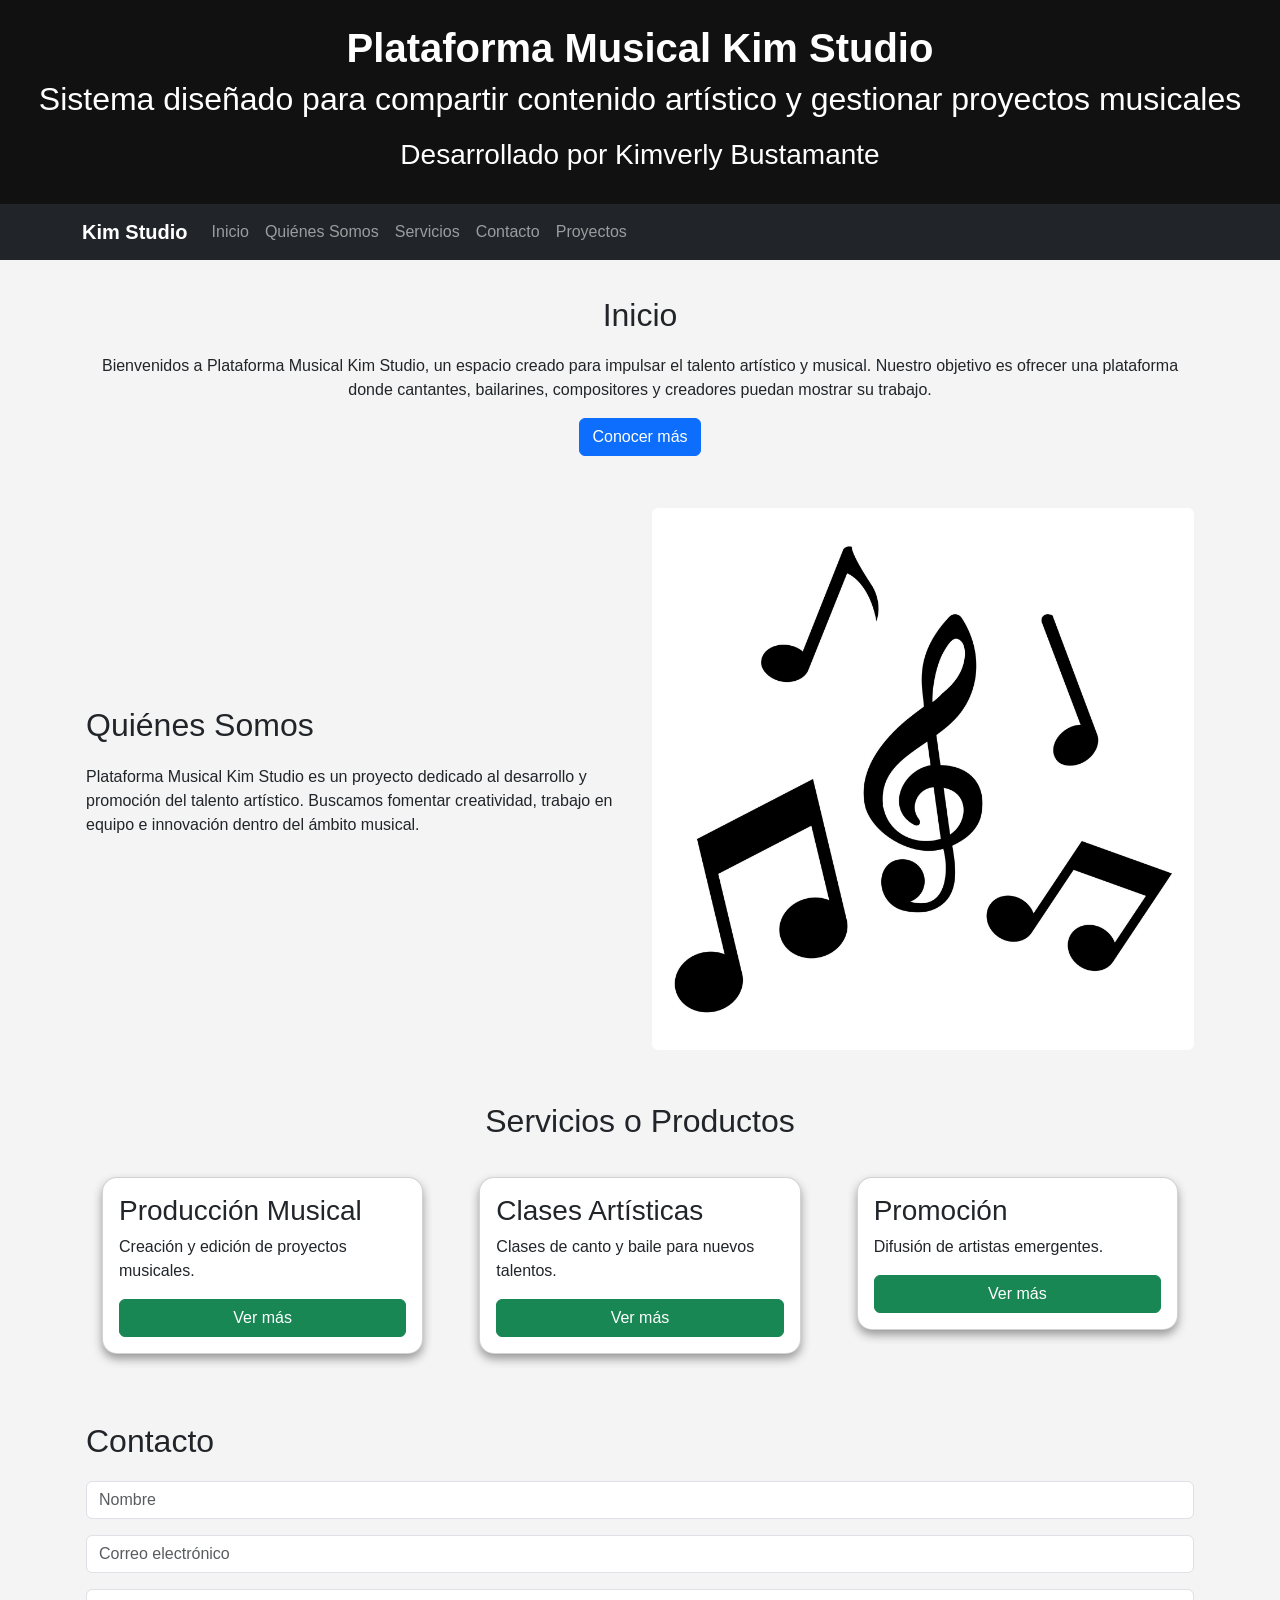
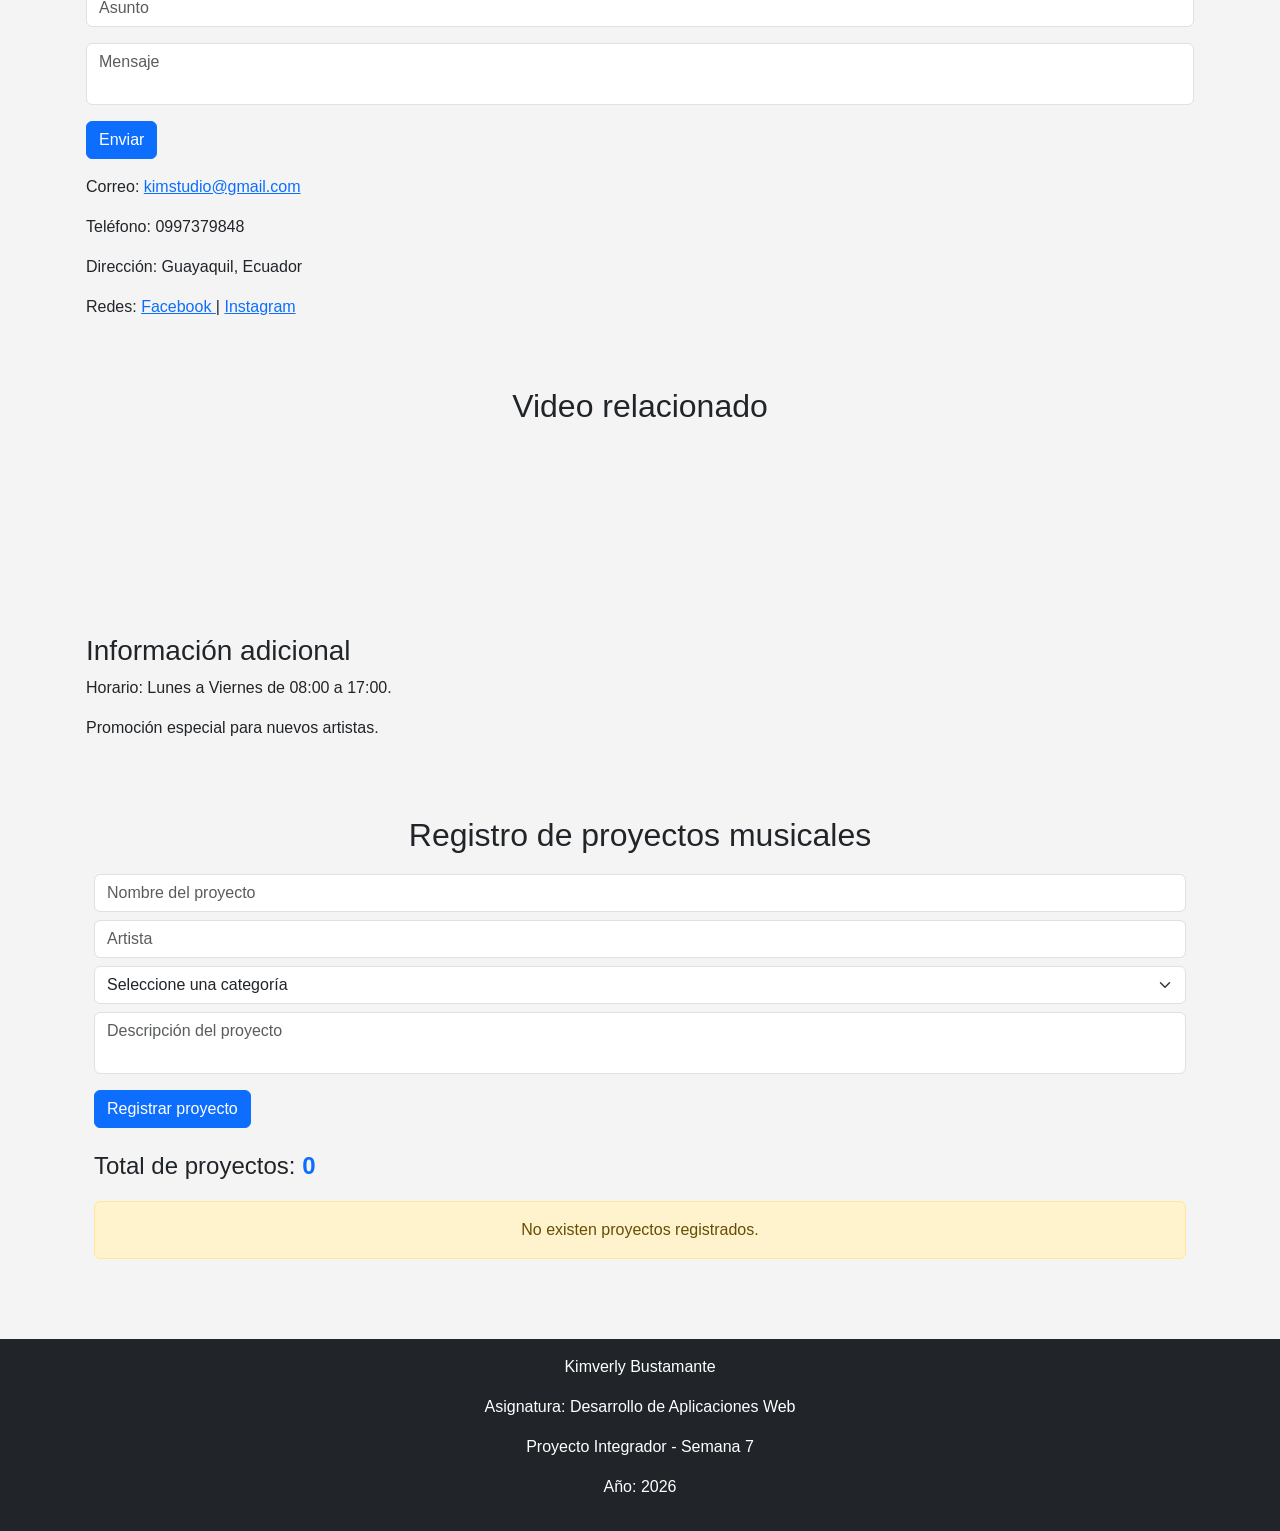
==== commit 22a41625: "si" ====
--- a/index.html
+++ b/index.html
@@ -18,6 +18,9 @@
 
 <body>
 
+<!-- FUTURA PLANTILLA base.html -->
+<!-- Encabezado reutilizable -->
+
 <header class="text-center p-4">
 
 <h1>Plataforma Musical Kim Studio</h1>
@@ -27,6 +30,8 @@
 <h3>Desarrollado por Kimverly Bustamante</h3>
 
 </header>
+
+<!-- Menú de navegación reutilizable -->
 
 <nav class="navbar navbar-expand-lg navbar-dark bg-dark">
 
@@ -36,7 +41,8 @@
 Kim Studio
 </a>
 
-<button class="navbar-toggler"
+<button
+class="navbar-toggler"
 data-bs-toggle="collapse"
 data-bs-target="#menu">
 
@@ -49,21 +55,35 @@
 <ul class="navbar-nav">
 
 <li class="nav-item">
-<a class="nav-link" href="#inicio">Inicio</a>
+<a class="nav-link" href="#inicio">
+Inicio
+</a>
 </li>
 
 <li class="nav-item">
-<a class="nav-link" href="#quienes">Quiénes Somos</a>
+<a class="nav-link" href="#quienes">
+Quiénes Somos
+</a>
 </li>
 
 <li class="nav-item">
-<a class="nav-link" href="#servicios">Servicios</a>
+<a class="nav-link" href="#servicios">
+Servicios
+</a>
 </li>
 
 <li class="nav-item">
-<a class="nav-link" href="#contacto">Contacto</a>
+<a class="nav-link" href="#contacto">
+Contacto
+</a>
 </li>
 
+<li class="nav-item">
+<a class="nav-link" href="#proyectos">
+Proyectos
+</a>
+</li>
+
 </ul>
 
 </div>
@@ -72,6 +92,10 @@
 
 </nav>
 
+<!-- CONTENIDO PRINCIPAL -->
+<!-- Esta sección podrá convertirse posteriormente en
+base.html utilizando Flask -->
+
 <main>
 
 <section id="inicio" class="container text-center p-3">
@@ -114,7 +138,8 @@
 
 <div class="col-md-6">
 
-<img src="imagen.jpg.webp"
+<img
+src="imagen.jpg.webp"
 class="img-fluid rounded"
 alt="Kim Studio">
 
@@ -127,7 +152,9 @@
 <section id="servicios" class="container p-3">
 
 <h2 class="text-center">
+
 Servicios o Productos
+
 </h2>
 
 <div class="row">
@@ -136,14 +163,18 @@
 
 <div class="card p-3 m-3">
 
-<h3>Producción musical</h3>
-
-<p>
+<h3>Producción Musical</h3>
+
+<p>
+
 Creación y edición de proyectos musicales.
+
 </p>
 
 <button class="btn btn-success">
+
 Ver más
+
 </button>
 
 </div>
@@ -154,14 +185,18 @@
 
 <div class="card p-3 m-3">
 
-<h3>Clases artísticas</h3>
-
-<p>
+<h3>Clases Artísticas</h3>
+
+<p>
+
 Clases de canto y baile para nuevos talentos.
+
 </p>
 
 <button class="btn btn-success">
+
 Ver más
+
 </button>
 
 </div>
@@ -175,11 +210,15 @@
 <h3>Promoción</h3>
 
 <p>
+
 Difusión de artistas emergentes.
+
 </p>
 
 <button class="btn btn-success">
+
 Ver más
+
 </button>
 
 </div>
@@ -193,7 +232,9 @@
 <section id="contacto" class="container p-3">
 
 <h2>
+
 Contacto
+
 </h2>
 
 <form>
@@ -212,8 +253,7 @@
 
 <textarea
 class="form-control mb-3"
-placeholder="Mensaje">
-</textarea>
+placeholder="Mensaje"></textarea>
 
 <button class="btn btn-primary">
 
@@ -226,18 +266,25 @@
 <p class="mt-3">
 
 Correo:
+
 <a href="mailto:kimstudio@gmail.com">
+
 kimstudio@gmail.com
-</a>
-
-</p>
-
-<p>
+
+</a>
+
+</p>
+
+<p>
+
 Teléfono: 0997379848
-</p>
-
-<p>
+
+</p>
+
+<p>
+
 Dirección: Guayaquil, Ecuador
+
 </p>
 
 <p>
@@ -245,13 +292,17 @@
 Redes:
 
 <a href="https://facebook.com">
+
 Facebook
+
 </a>
 
 |
 
 <a href="https://instagram.com">
+
 Instagram
+
 </a>
 
 </p>
@@ -260,13 +311,22 @@
 
 <section class="container text-center p-3">
 
-<h2>Video relacionado</h2>
+<h2>
+
+Video relacionado
+
+</h2>
 
 <iframe
+
 class="img-fluid"
+
 width="560"
+
 height="315"
+
 src="https://www.youtube.com/embed/ScMzIvxBSi4"
+
 allowfullscreen>
 
 </iframe>
@@ -275,11 +335,16 @@
 
 <aside class="container p-3">
 
-<h3>Información adicional</h3>
+<h3>
+
+Información adicional
+
+</h3>
 
 <p>
 
 Horario:
+
 Lunes a Viernes de 08:00 a 17:00.
 
 </p>
@@ -292,10 +357,16 @@
 
 </aside>
 
-<section class="container p-4">
+<!-- FUTURA SECCIÓN DINÁMICA -->
+<!-- Esta parte será renderizada desde JavaScript y podrá -->
+<!-- migrarse fácilmente a plantillas de Flask -->
+
+<section id="proyectos" class="container p-4">
 
 <h2 class="text-center">
+
 Registro de proyectos musicales
+
 </h2>
 
 <form id="formularioProyecto">
@@ -349,23 +420,59 @@
 <h4 class="mt-4">
 
 Total de proyectos:
+
 <span id="contador">0</span>
 
 </h4>
 
-<div id="listaProyectos"></div>
+<!-- CONTENIDO DINÁMICO -->
+<!-- Las tarjetas de proyectos serán creadas automáticamente -->
+<!-- desde JavaScript usando arreglos y estructuras repetitivas -->
+
+
+<div id="listaProyectos">
+
+<div class="alert alert-warning text-center">
+
+No existen proyectos registrados.
+
+</div>
+
+</div>
 
 </section>
 
 </main>
 
+<!-- PIE DE PÁGINA -->
+<!-- Futuro bloque reutilizable en Flask -->
+
+
 <footer class="text-center p-3 bg-dark text-white">
 
-<p>Kimverly Bustamante</p>
-
-<p>Asignatura: Desarrollo de Aplicaciones Web</p>
-
-<p>Año: 2026</p>
+<p>
+
+Kimverly Bustamante
+
+</p>
+
+<p>
+
+Asignatura: Desarrollo de Aplicaciones Web
+
+</p>
+
+<p>
+
+Proyecto Integrador - Semana 7
+
+</p>
+
+<p>
+
+Año: 2026
+
+</p>
 
 </footer>
 
--- a/style.css
+++ b/style.css
@@ -1,9 +1,17 @@
+/* ESTILOS GENERALES */
+/* Proyecto Integrador - Semana 7 */
+/* Preparado para futura integración con Flask */
+
 body{
 
 font-family: Arial, sans-serif;
 background:#f4f4f4;
-
-}
+margin:0;
+padding:0;
+
+}
+
+/* ENCABEZADO */
 
 header{
 
@@ -15,15 +23,41 @@
 h1{
 
 font-size:40px;
-
-}
+font-weight:bold;
+
+}
+
+h2{
+
+margin-bottom:20px;
+
+}
+
+/* MENÚ */
+
+.navbar-brand{
+
+font-weight:bold;
+
+}
+
+/* TARJETAS */
 
 .card{
 
 border-radius:15px;
 box-shadow:0 5px 10px #999;
-
-}
+transition:0.3s;
+
+}
+
+.card:hover{
+
+transform:scale(1.02);
+
+}
+
+/* SECCIONES */
 
 section{
 
@@ -31,13 +65,30 @@
 
 }
 
+/* BOTONES */
+
 button{
 
 border-radius:20px;
 
 }
 
-/* Validaciones */
+/* FORMULARIOS */
+
+input,
+select,
+textarea{
+
+border-radius:10px;
+
+}
+
+textarea{
+
+resize:none;
+
+}
+/* VALIDACIONES */
 
 .is-valid{
 
@@ -51,27 +102,85 @@
 
 }
 
+small{
+
+font-size:14px;
+
+}
+
 .alert{
 
 margin-top:15px;
 
 }
-
-small{
-
-font-size:14px;
-
-}
-
-textarea{
-
-resize:none;
+/* LISTA DINÁMICA DE PROYECTOS */
+
+#listaProyectos{
+
+margin-top:20px;
 
 }
 
 #listaProyectos .card{
 
 background:white;
+margin-bottom:20px;
+
+}
+
+#contador{
+
+font-weight:bold;
+color:#0d6efd;
+
+}
+/* FOOTER */
+
+footer{
+
+margin-top:40px;
+
+}
+/* RESPONSIVE */
+
+@media(max-width:768px){
+
+header{
+
+padding:20px;
+
+}
+
+h1{
+
+font-size:30px;
+
+}
+
+h2{
+
+font-size:24px;
+
+}
+
+button{
+
+width:100%;
+
+}
+
+.card{
+
+margin-bottom:20px;
+
+}
+
+iframe{
+
+width:100%;
+height:250px;
+
+}
 
 }
 
@@ -89,10 +198,22 @@
 
 }
 
+h3{
+
+font-size:18px;
+
+}
+
 button{
 
 width:100%;
 
 }
 
+iframe{
+
+height:220px;
+
+}
+
 }
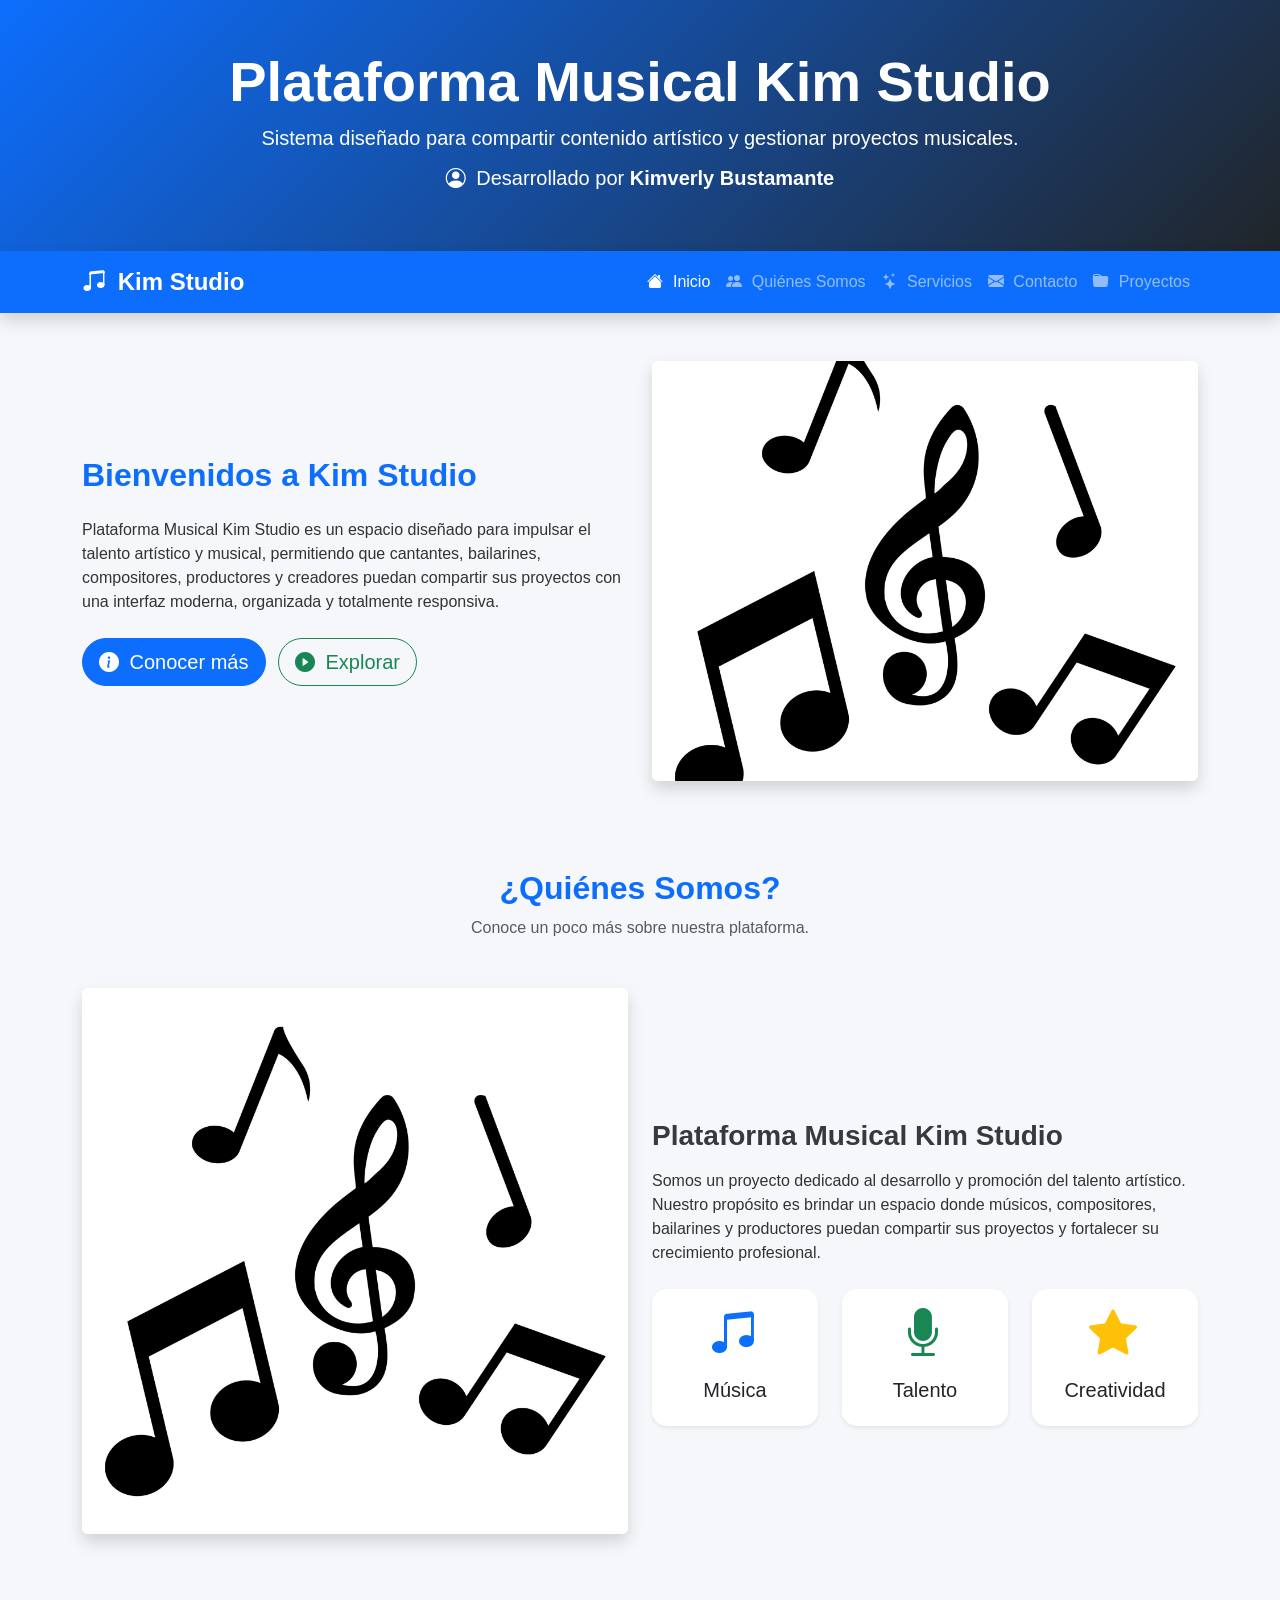
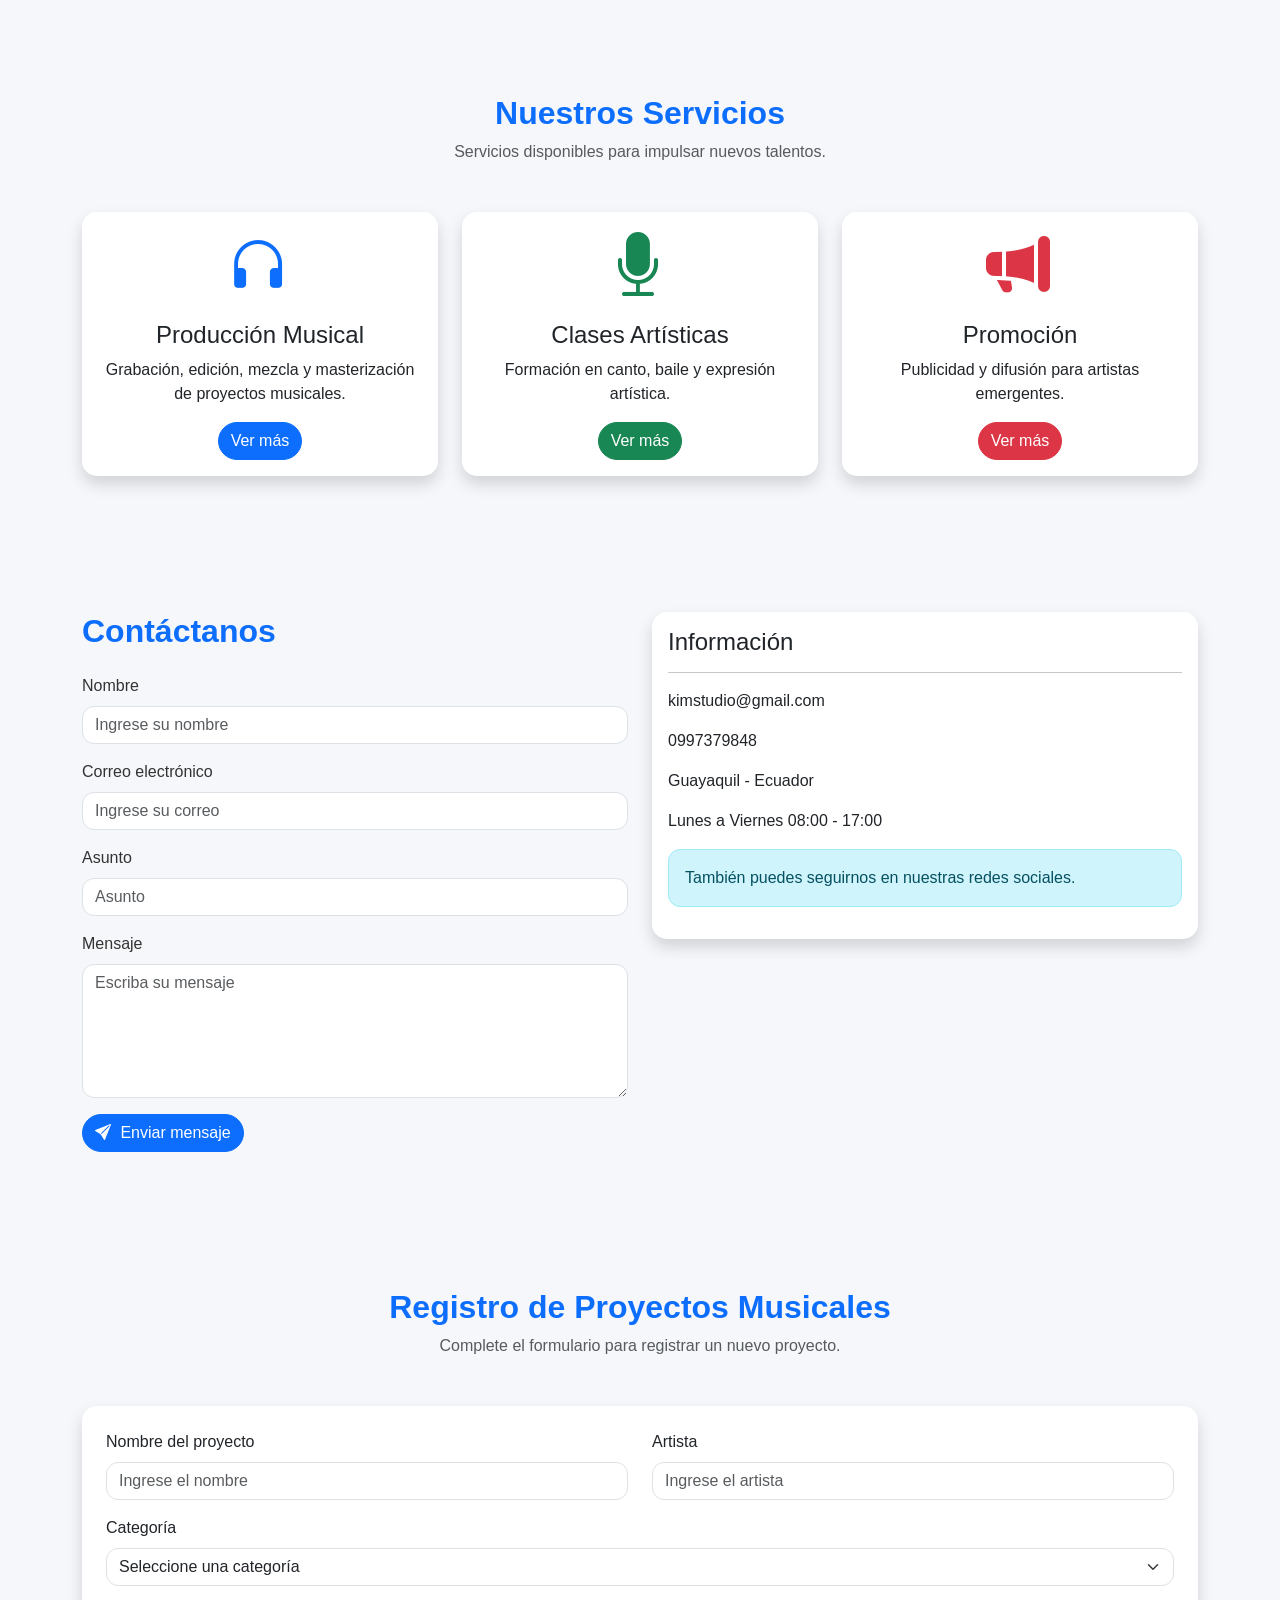
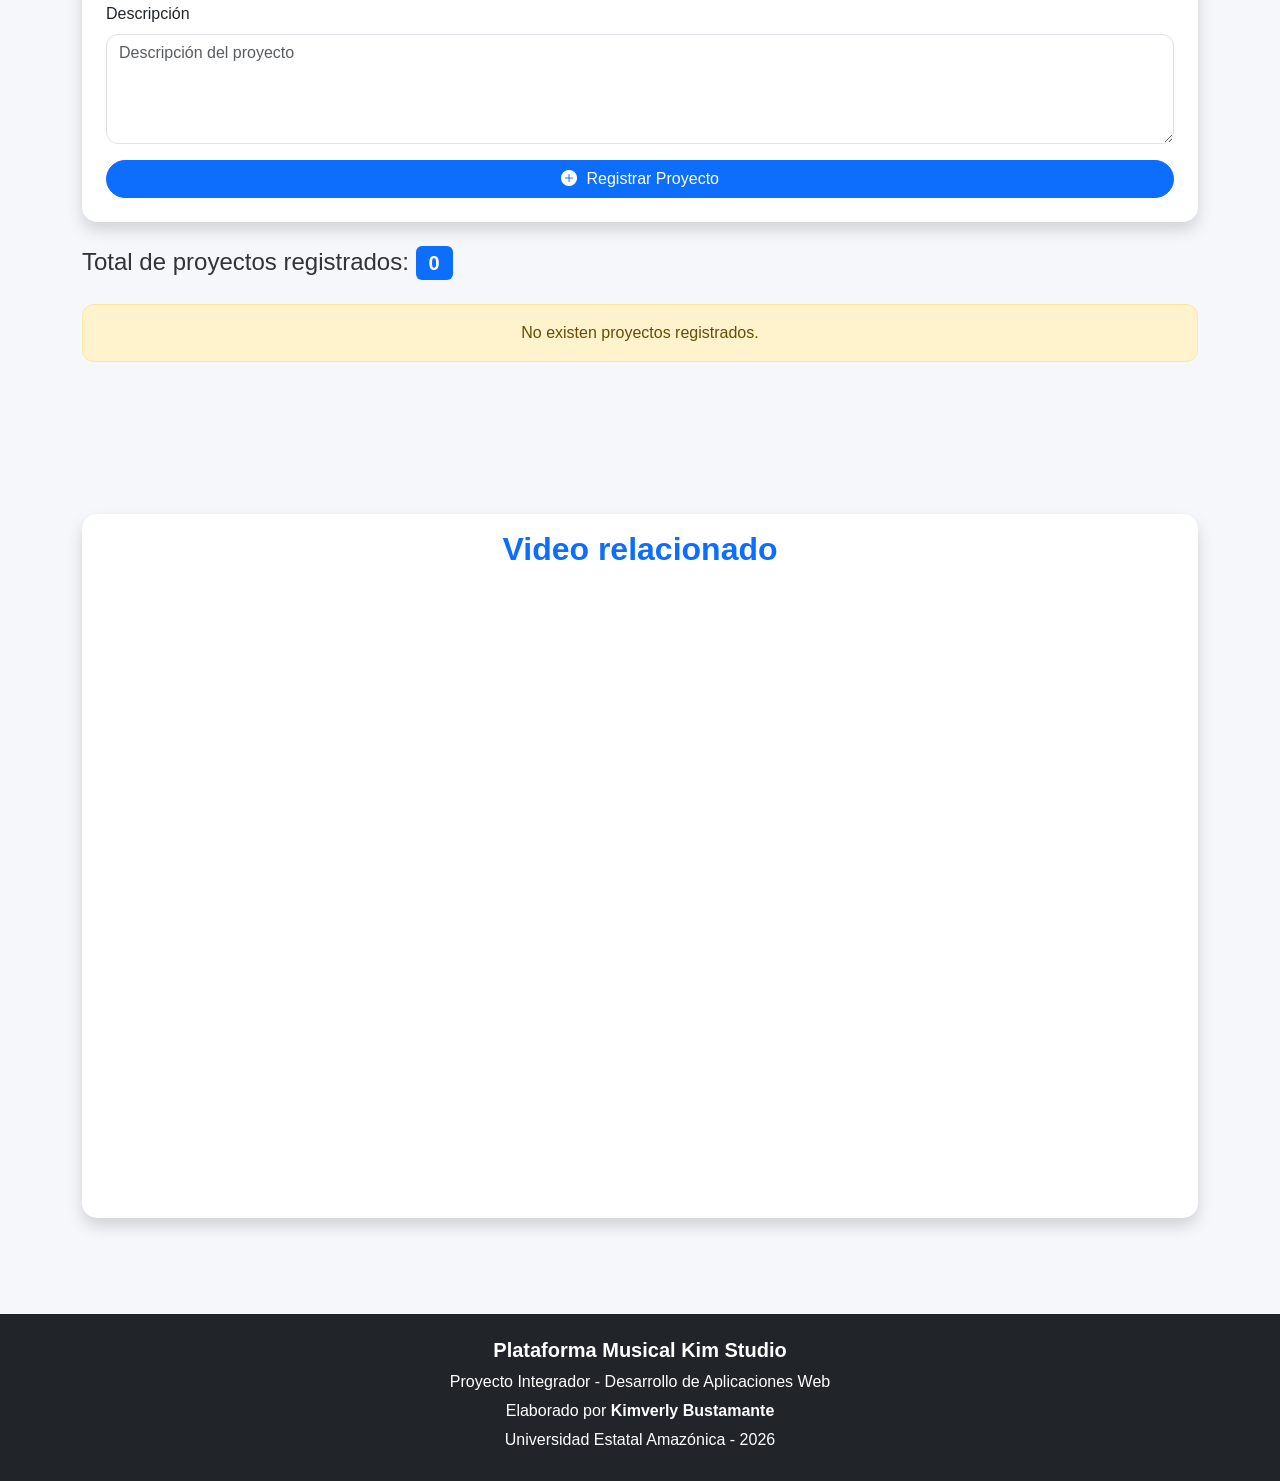
==== commit 6e2b736f: "com" ====
--- a/index.html
+++ b/index.html
@@ -3,482 +3,881 @@
 
 <head>
 
-<meta charset="UTF-8">
-<meta name="viewport" content="width=device-width, initial-scale=1.0">
-
-<title>Plataforma Musical Kim Studio</title>
-
-<!-- Bootstrap -->
-<link href="https://cdn.jsdelivr.net/npm/bootstrap@5.3.3/dist/css/bootstrap.min.css" rel="stylesheet">
-
-<!-- CSS propio -->
-<link rel="stylesheet" href="style.css">
+    <meta charset="UTF-8">
+    <meta name="viewport" content="width=device-width, initial-scale=1.0">
+
+    <title>Plataforma Musical Kim Studio</title>
+
+    <!-- Bootstrap CSS -->
+    <link href="https://cdn.jsdelivr.net/npm/bootstrap@5.3.3/dist/css/bootstrap.min.css" rel="stylesheet">
+
+    <!-- Bootstrap Icons -->
+    <link rel="stylesheet"
+        href="https://cdn.jsdelivr.net/npm/bootstrap-icons@1.11.3/font/bootstrap-icons.min.css">
+
+    <!-- CSS Propio -->
+    <link rel="stylesheet" href="style.css">
 
 </head>
 
 <body>
 
-<!-- FUTURA PLANTILLA base.html -->
-<!-- Encabezado reutilizable -->
-
-<header class="text-center p-4">
-
-<h1>Plataforma Musical Kim Studio</h1>
-
-<h2>Sistema diseñado para compartir contenido artístico y gestionar proyectos musicales</h2>
-
-<h3>Desarrollado por Kimverly Bustamante</h3>
-
-</header>
-
-<!-- Menú de navegación reutilizable -->
-
-<nav class="navbar navbar-expand-lg navbar-dark bg-dark">
-
-<div class="container">
-
-<a class="navbar-brand" href="#">
-Kim Studio
-</a>
-
-<button
-class="navbar-toggler"
-data-bs-toggle="collapse"
-data-bs-target="#menu">
-
-<span class="navbar-toggler-icon"></span>
-
-</button>
-
-<div class="collapse navbar-collapse" id="menu">
-
-<ul class="navbar-nav">
-
-<li class="nav-item">
-<a class="nav-link" href="#inicio">
-Inicio
-</a>
-</li>
-
-<li class="nav-item">
-<a class="nav-link" href="#quienes">
-Quiénes Somos
-</a>
-</li>
-
-<li class="nav-item">
-<a class="nav-link" href="#servicios">
-Servicios
-</a>
-</li>
-
-<li class="nav-item">
-<a class="nav-link" href="#contacto">
-Contacto
-</a>
-</li>
-
-<li class="nav-item">
-<a class="nav-link" href="#proyectos">
-Proyectos
-</a>
-</li>
-
-</ul>
-
-</div>
-
-</div>
-
-</nav>
-
-<!-- CONTENIDO PRINCIPAL -->
-<!-- Esta sección podrá convertirse posteriormente en
-base.html utilizando Flask -->
-
-<main>
-
-<section id="inicio" class="container text-center p-3">
-
-<h2>Inicio</h2>
-
-<p>
-
-Bienvenidos a Plataforma Musical Kim Studio, un espacio creado para impulsar el talento artístico y musical.
-
-Nuestro objetivo es ofrecer una plataforma donde cantantes, bailarines, compositores y creadores puedan mostrar su trabajo.
-
-</p>
-
-<button class="btn btn-primary">
-
-Conocer más
-
-</button>
-
-</section>
-
-<section id="quienes" class="container p-3">
-
-<div class="row align-items-center">
-
-<div class="col-md-6">
-
-<h2>Quiénes Somos</h2>
-
-<p>
-
-Plataforma Musical Kim Studio es un proyecto dedicado al desarrollo y promoción del talento artístico.
-
-Buscamos fomentar creatividad, trabajo en equipo e innovación dentro del ámbito musical.
-
-</p>
-
-</div>
-
-<div class="col-md-6">
-
-<img
-src="imagen.jpg.webp"
-class="img-fluid rounded"
-alt="Kim Studio">
-
-</div>
-
-</div>
-
-</section>
-
-<section id="servicios" class="container p-3">
-
-<h2 class="text-center">
-
-Servicios o Productos
-
-</h2>
-
-<div class="row">
-
-<div class="col-md-4">
-
-<div class="card p-3 m-3">
-
-<h3>Producción Musical</h3>
-
-<p>
-
-Creación y edición de proyectos musicales.
-
-</p>
-
-<button class="btn btn-success">
-
-Ver más
-
-</button>
-
-</div>
-
-</div>
-
-<div class="col-md-4">
-
-<div class="card p-3 m-3">
-
-<h3>Clases Artísticas</h3>
-
-<p>
-
-Clases de canto y baile para nuevos talentos.
-
-</p>
-
-<button class="btn btn-success">
-
-Ver más
-
-</button>
-
-</div>
-
-</div>
-
-<div class="col-md-4">
-
-<div class="card p-3 m-3">
-
-<h3>Promoción</h3>
-
-<p>
-
-Difusión de artistas emergentes.
-
-</p>
-
-<button class="btn btn-success">
-
-Ver más
-
-</button>
-
-</div>
-
-</div>
-
-</div>
-
-</section>
-
-<section id="contacto" class="container p-3">
-
-<h2>
-
-Contacto
-
-</h2>
-
-<form>
-
-<input
-class="form-control mb-3"
-placeholder="Nombre">
-
-<input
-class="form-control mb-3"
-placeholder="Correo electrónico">
-
-<input
-class="form-control mb-3"
-placeholder="Asunto">
-
-<textarea
-class="form-control mb-3"
-placeholder="Mensaje"></textarea>
-
-<button class="btn btn-primary">
-
-Enviar
-
-</button>
-
-</form>
-
-<p class="mt-3">
-
-Correo:
-
-<a href="mailto:kimstudio@gmail.com">
-
-kimstudio@gmail.com
-
-</a>
-
-</p>
-
-<p>
-
-Teléfono: 0997379848
-
-</p>
-
-<p>
-
-Dirección: Guayaquil, Ecuador
-
-</p>
-
-<p>
-
-Redes:
-
-<a href="https://facebook.com">
-
-Facebook
-
-</a>
-
-|
-
-<a href="https://instagram.com">
-
-Instagram
-
-</a>
-
-</p>
-
-</section>
-
-<section class="container text-center p-3">
-
-<h2>
-
-Video relacionado
-
-</h2>
-
-<iframe
-
-class="img-fluid"
-
-width="560"
-
-height="315"
-
-src="https://www.youtube.com/embed/ScMzIvxBSi4"
-
-allowfullscreen>
-
-</iframe>
-
-</section>
-
-<aside class="container p-3">
-
-<h3>
-
-Información adicional
-
-</h3>
-
-<p>
-
-Horario:
-
-Lunes a Viernes de 08:00 a 17:00.
-
-</p>
-
-<p>
-
-Promoción especial para nuevos artistas.
-
-</p>
-
-</aside>
-
-<!-- FUTURA SECCIÓN DINÁMICA -->
-<!-- Esta parte será renderizada desde JavaScript y podrá -->
-<!-- migrarse fácilmente a plantillas de Flask -->
-
-<section id="proyectos" class="container p-4">
-
-<h2 class="text-center">
-
-Registro de proyectos musicales
-
-</h2>
-
-<form id="formularioProyecto">
-
-<input
-id="nombreProyecto"
-class="form-control mb-1"
-placeholder="Nombre del proyecto">
-
-<div id="errorNombre" class="mb-2"></div>
-
-<input
-id="artista"
-class="form-control mb-1"
-placeholder="Artista">
-
-<div id="errorArtista" class="mb-2"></div>
-
-<select
-id="categoria"
-class="form-select mb-1">
-
-<option value="">Seleccione una categoría</option>
-<option>Pop</option>
-<option>Rock</option>
-<option>Balada</option>
-<option>Hip Hop</option>
-<option>Reggaetón</option>
-
-</select>
-
-<div id="errorCategoria" class="mb-2"></div>
-
-<textarea
-id="descripcion"
-class="form-control mb-1"
-placeholder="Descripción del proyecto"></textarea>
-
-<div id="errorDescripcion" class="mb-3"></div>
-
-<div id="mensajeGeneral"></div>
-
-<button class="btn btn-primary">
-
-Registrar proyecto
-
-</button>
-
-</form>
-
-<h4 class="mt-4">
-
-Total de proyectos:
-
-<span id="contador">0</span>
-
-</h4>
-
-<!-- CONTENIDO DINÁMICO -->
-<!-- Las tarjetas de proyectos serán creadas automáticamente -->
-<!-- desde JavaScript usando arreglos y estructuras repetitivas -->
-
-
-<div id="listaProyectos">
-
-<div class="alert alert-warning text-center">
-
-No existen proyectos registrados.
-
-</div>
-
-</div>
-
-</section>
-
-</main>
-
-<!-- PIE DE PÁGINA -->
-<!-- Futuro bloque reutilizable en Flask -->
-
-
-<footer class="text-center p-3 bg-dark text-white">
-
-<p>
-
-Kimverly Bustamante
-
-</p>
-
-<p>
-
-Asignatura: Desarrollo de Aplicaciones Web
-
-</p>
-
-<p>
-
-Proyecto Integrador - Semana 7
-
-</p>
-
-<p>
-
-Año: 2026
-
-</p>
-
-</footer>
-
-<script src="https://cdn.jsdelivr.net/npm/bootstrap@5.3.3/dist/js/bootstrap.bundle.min.js"></script>
-
-<script src="script.js"></script>
+    <!-- ENCABEZADO -->
+
+    <header class="bg-dark text-white text-center py-5">
+
+        <div class="container">
+
+            <h1 class="display-4 fw-bold">
+                Plataforma Musical Kim Studio
+            </h1>
+
+            <p class="lead">
+                Sistema diseñado para compartir contenido artístico y gestionar proyectos musicales.
+            </p>
+
+            <p class="fs-5">
+                <i class="bi bi-person-circle"></i>
+                Desarrollado por <strong>Kimverly Bustamante</strong>
+            </p>
+
+        </div>
+
+    </header>
+
+    <!-- NAVBAR -->
+
+    <nav class="navbar navbar-expand-lg navbar-dark bg-primary sticky-top shadow">
+
+        <div class="container">
+
+            <a class="navbar-brand fw-bold" href="#">
+                <i class="bi bi-music-note-beamed"></i>
+                Kim Studio
+            </a>
+
+            <button class="navbar-toggler"
+                type="button"
+                data-bs-toggle="collapse"
+                data-bs-target="#menu">
+
+                <span class="navbar-toggler-icon"></span>
+
+            </button>
+
+            <div class="collapse navbar-collapse" id="menu">
+
+                <ul class="navbar-nav ms-auto">
+
+                    <li class="nav-item">
+                        <a class="nav-link active" href="#inicio">
+                            <i class="bi bi-house-fill"></i>
+                            Inicio
+                        </a>
+                    </li>
+
+                    <li class="nav-item">
+                        <a class="nav-link" href="#quienes">
+                            <i class="bi bi-people-fill"></i>
+                            Quiénes Somos
+                        </a>
+                    </li>
+
+                    <li class="nav-item">
+                        <a class="nav-link" href="#servicios">
+                            <i class="bi bi-stars"></i>
+                            Servicios
+                        </a>
+                    </li>
+
+                    <li class="nav-item">
+                        <a class="nav-link" href="#contacto">
+                            <i class="bi bi-envelope-fill"></i>
+                            Contacto
+                        </a>
+                    </li>
+
+                    <li class="nav-item">
+                        <a class="nav-link" href="#proyectos">
+                            <i class="bi bi-folder-fill"></i>
+                            Proyectos
+                        </a>
+                    </li>
+
+                </ul>
+
+            </div>
+
+        </div>
+
+    </nav>
+
+    <main>
+
+        <!-- INICIO -->
+
+        <section id="inicio" class="container mt-5">
+
+            <div class="row align-items-center">
+
+                <div class="col-lg-6">
+
+                    <h2 class="fw-bold mb-4">
+                        Bienvenidos a Kim Studio
+                    </h2>
+
+                    <p class="text-justify">
+
+                        Plataforma Musical Kim Studio es un espacio diseñado para impulsar el talento
+                        artístico y musical, permitiendo que cantantes, bailarines, compositores,
+                        productores y creadores puedan compartir sus proyectos con una interfaz moderna,
+                        organizada y totalmente responsiva.
+
+                    </p>
+
+                    <div class="mt-4">
+
+                        <button class="btn btn-primary btn-lg me-2">
+
+                            <i class="bi bi-info-circle-fill"></i>
+
+                            Conocer más
+
+                        </button>
+
+                        <button class="btn btn-outline-success btn-lg">
+
+                            <i class="bi bi-play-circle-fill"></i>
+
+                            Explorar
+
+                        </button>
+
+                    </div>
+
+                </div>
+
+                <div class="col-lg-6">
+
+                    <!-- Carrusel Bootstrap -->
+
+                    <div id="carouselKimStudio"
+                        class="carousel slide shadow rounded"
+                        data-bs-ride="carousel">
+
+                        <div class="carousel-inner">
+
+                            <div class="carousel-item active">
+
+                                <img src="imagen.jpg.webp"
+                                    class="d-block w-100 rounded"
+                                    alt="Kim Studio">
+
+                            </div>
+
+                            <div class="carousel-item">
+
+                                <img src="imagen.jpg.webp"
+                                    class="d-block w-100 rounded"
+                                    alt="Producción Musical">
+
+                            </div>
+
+                            <div class="carousel-item">
+
+                                <img src="imagen.jpg.webp"
+                                    class="d-block w-100 rounded"
+                                    alt="Artistas">
+
+                            </div>
+
+                        </div>
+
+                        <button class="carousel-control-prev"
+                            type="button"
+                            data-bs-target="#carouselKimStudio"
+                            data-bs-slide="prev">
+
+                            <span class="carousel-control-prev-icon"></span>
+
+                        </button>
+
+                        <button class="carousel-control-next"
+                            type="button"
+                            data-bs-target="#carouselKimStudio"
+                            data-bs-slide="next">
+
+                            <span class="carousel-control-next-icon"></span>
+
+                        </button>
+
+                    </div>
+
+                </div>
+
+            </div>
+
+        </section>
+
+        <!-- QUIÉNES SOMOS -->
+
+        <section id="quienes" class="container py-5">
+
+            <div class="text-center mb-5">
+
+                <h2 class="fw-bold">
+                    ¿Quiénes Somos?
+                </h2>
+
+                <p class="text-muted">
+                    Conoce un poco más sobre nuestra plataforma.
+                </p>
+
+            </div>
+
+            <div class="row align-items-center">
+
+                <div class="col-lg-6 mb-4">
+
+                    <img src="imagen.jpg.webp"
+                        class="img-fluid rounded shadow"
+                        alt="Kim Studio">
+
+                </div>
+
+                <div class="col-lg-6">
+
+                    <h3 class="fw-bold mb-3">
+
+                        Plataforma Musical Kim Studio
+
+                    </h3>
+
+                    <p>
+
+                        Somos un proyecto dedicado al desarrollo y promoción del talento artístico.
+                        Nuestro propósito es brindar un espacio donde músicos, compositores,
+                        bailarines y productores puedan compartir sus proyectos y fortalecer
+                        su crecimiento profesional.
+
+                    </p>
+
+                    <div class="row mt-4">
+
+                        <div class="col-md-4">
+
+                            <div class="card text-center shadow-sm">
+
+                                <div class="card-body">
+
+                                    <i class="bi bi-music-note-beamed display-5 text-primary"></i>
+
+                                    <h5 class="mt-3">
+
+                                        Música
+
+                                    </h5>
+
+                                </div>
+
+                            </div>
+
+                        </div>
+
+                        <div class="col-md-4">
+
+                            <div class="card text-center shadow-sm">
+
+                                <div class="card-body">
+
+                                    <i class="bi bi-mic-fill display-5 text-success"></i>
+
+                                    <h5 class="mt-3">
+
+                                        Talento
+
+                                    </h5>
+
+                                </div>
+
+                            </div>
+
+                        </div>
+
+                        <div class="col-md-4">
+
+                            <div class="card text-center shadow-sm">
+
+                                <div class="card-body">
+
+                                    <i class="bi bi-star-fill display-5 text-warning"></i>
+
+                                    <h5 class="mt-3">
+
+                                        Creatividad
+
+                                    </h5>
+
+                                </div>
+
+                            </div>
+
+                        </div>
+
+                    </div>
+
+                </div>
+
+            </div>
+
+        </section>
+
+        <!-- SERVICIOS -->
+
+        <section id="servicios" class="container py-5">
+
+            <div class="text-center mb-5">
+
+                <h2 class="fw-bold">
+
+                    Nuestros Servicios
+
+                </h2>
+
+                <p class="text-muted">
+
+                    Servicios disponibles para impulsar nuevos talentos.
+
+                </p>
+
+            </div>
+
+            <div class="row g-4">
+
+                <div class="col-md-4">
+
+                    <div class="card h-100 shadow">
+
+                        <div class="card-body text-center">
+
+                            <i class="bi bi-headphones display-3 text-primary"></i>
+
+                            <h4 class="mt-3">
+
+                                Producción Musical
+
+                            </h4>
+
+                            <p>
+
+                                Grabación, edición, mezcla y masterización de proyectos musicales.
+
+                            </p>
+
+                            <button class="btn btn-primary"
+                                    data-bs-toggle="modal"
+                                    data-bs-target="#modalServicios">
+
+                                Ver más
+
+                            </button>
+
+                        </div>
+
+                    </div>
+
+                </div>
+
+                <div class="col-md-4">
+
+                    <div class="card h-100 shadow">
+
+                        <div class="card-body text-center">
+
+                            <i class="bi bi-mic-fill display-3 text-success"></i>
+
+                            <h4 class="mt-3">
+
+                                Clases Artísticas
+
+                            </h4>
+
+                            <p>
+
+                                Formación en canto, baile y expresión artística.
+
+                            </p>
+
+                            <button class="btn btn-success"
+                                    data-bs-toggle="modal"
+                                    data-bs-target="#modalServicios">
+
+                                Ver más
+
+                            </button>
+
+                        </div>
+
+                    </div>
+
+                </div>
+
+                <div class="col-md-4">
+
+                    <div class="card h-100 shadow">
+
+                        <div class="card-body text-center">
+
+                            <i class="bi bi-megaphone-fill display-3 text-danger"></i>
+
+                            <h4 class="mt-3">
+
+                                Promoción
+
+                            </h4>
+
+                            <p>
+
+                                Publicidad y difusión para artistas emergentes.
+
+                            </p>
+
+                            <button class="btn btn-danger"
+                                    data-bs-toggle="modal"
+                                    data-bs-target="#modalServicios">
+
+                                Ver más
+
+                            </button>
+
+                        </div>
+
+                    </div>
+
+                </div>
+
+            </div>
+
+        </section>
+
+        <!-- CONTACTO -->
+
+        <section id="contacto" class="container py-5">
+
+            <div class="row">
+
+                <div class="col-lg-6">
+
+                    <h2 class="fw-bold mb-4">
+
+                        Contáctanos
+
+                    </h2>
+
+                    <form>
+
+                        <div class="mb-3">
+
+                            <label class="form-label">
+
+                                Nombre
+
+                            </label>
+
+                            <input type="text"
+                                class="form-control"
+                                placeholder="Ingrese su nombre">
+
+                        </div>
+
+                        <div class="mb-3">
+
+                            <label class="form-label">
+
+                                Correo electrónico
+
+                            </label>
+
+                            <input type="email"
+                                class="form-control"
+                                placeholder="Ingrese su correo">
+
+                        </div>
+
+                        <div class="mb-3">
+
+                            <label class="form-label">
+
+                                Asunto
+
+                            </label>
+
+                            <input type="text"
+                                class="form-control"
+                                placeholder="Asunto">
+
+                        </div>
+
+                        <div class="mb-3">
+
+                            <label class="form-label">
+
+                                Mensaje
+
+                            </label>
+
+                            <textarea class="form-control"
+                                rows="5"
+                                placeholder="Escriba su mensaje"></textarea>
+
+                        </div>
+
+                        <button class="btn btn-primary">
+
+                            <i class="bi bi-send-fill"></i>
+
+                            Enviar mensaje
+
+                        </button>
+
+                    </form>
+
+                </div>
+
+                <div class="col-lg-6">
+
+                    <div class="card shadow">
+
+                        <div class="card-body">
+
+                            <h4>
+
+                                Información
+
+                            </h4>
+
+                            <hr>
+
+                            <p>
+
+                                kimstudio@gmail.com
+
+                            </p>
+
+                            <p>
+
+                                0997379848
+
+                            </p>
+
+                            <p>
+
+                                Guayaquil - Ecuador
+
+                            </p>
+
+                            <p>
+
+                                Lunes a Viernes
+                                08:00 - 17:00
+
+                            </p>
+
+                            <div class="alert alert-info">
+
+                                También puedes seguirnos en nuestras redes sociales.
+
+                            </div>
+
+                        </div>
+
+                    </div>
+
+                </div>
+
+            </div>
+
+        </section>
+
+        <!-- REGISTRO DE PROYECTOS -->
+
+        <section id="proyectos" class="container py-5">
+
+            <div class="text-center mb-5">
+
+                <h2 class="fw-bold">
+                    Registro de Proyectos Musicales
+                </h2>
+
+                <p class="text-muted">
+                    Complete el formulario para registrar un nuevo proyecto.
+                </p>
+
+            </div>
+
+            <!-- Spinner -->
+            <div id="spinnerCarga" class="text-center mb-3" style="display:none;">
+
+                <div class="spinner-border text-primary" role="status">
+                    <span class="visually-hidden">Cargando...</span>
+                </div>
+
+                <p class="mt-2">
+                    Registrando proyecto...
+                </p>
+
+            </div>
+
+            <form id="formularioProyecto" class="card shadow p-4">
+
+                <div class="row">
+
+                    <div class="col-md-6 mb-3">
+
+                        <label class="form-label">
+                            Nombre del proyecto
+                        </label>
+
+                        <input
+                            id="nombreProyecto"
+                            class="form-control"
+                            placeholder="Ingrese el nombre">
+
+                        <div id="errorNombre"></div>
+
+                    </div>
+
+                    <div class="col-md-6 mb-3">
+
+                        <label class="form-label">
+                            Artista
+                        </label>
+
+                        <input
+                            id="artista"
+                            class="form-control"
+                            placeholder="Ingrese el artista">
+
+                        <div id="errorArtista"></div>
+
+                    </div>
+
+                </div>
+
+                <div class="mb-3">
+
+                    <label class="form-label">
+                        Categoría
+                    </label>
+
+                    <select
+                        id="categoria"
+                        class="form-select">
+
+                        <option value="">Seleccione una categoría</option>
+                        <option>Pop</option>
+                        <option>Rock</option>
+                        <option>Balada</option>
+                        <option>Hip Hop</option>
+                        <option>Reggaetón</option>
+
+                    </select>
+
+                    <div id="errorCategoria"></div>
+
+                </div>
+
+                <div class="mb-3">
+
+                    <label class="form-label">
+                        Descripción
+                    </label>
+
+                    <textarea
+                        id="descripcion"
+                        class="form-control"
+                        rows="4"
+                        placeholder="Descripción del proyecto"></textarea>
+
+                    <div id="errorDescripcion"></div>
+
+                </div>
+
+                <div id="mensajeGeneral"></div>
+
+                <button class="btn btn-primary">
+
+                    <i class="bi bi-plus-circle-fill"></i>
+
+                    Registrar Proyecto
+
+                </button>
+
+            </form>
+
+            <div class="mt-4">
+
+                <h4>
+
+                    Total de proyectos registrados:
+
+                    <span
+                        id="contador"
+                        class="badge bg-primary">
+
+                        0
+
+                    </span>
+
+                </h4>
+
+            </div>
+
+            <div id="listaProyectos" class="mt-4">
+
+                <div class="alert alert-warning text-center">
+
+                    No existen proyectos registrados.
+
+                </div>
+
+            </div>
+
+        </section>
+
+        <!-- VIDEO -->
+
+        <section class="container py-5">
+
+            <div class="card shadow">
+
+                <div class="card-body">
+
+                    <h2 class="text-center mb-4">
+
+                        Video relacionado
+
+                    </h2>
+
+                    <div class="ratio ratio-16x9">
+
+                        <iframe
+                            src="https://www.youtube.com/embed/ScMzIvxBSi4"
+                            allowfullscreen>
+                        </iframe>
+
+                    </div>
+
+                </div>
+
+            </div>
+
+        </section>
+
+    </main>
+
+    <!-- MODAL BOOTSTRAP -->
+
+    <div class="modal fade"
+        id="modalServicios"
+        tabindex="-1">
+
+        <div class="modal-dialog">
+
+            <div class="modal-content">
+
+                <div class="modal-header bg-primary text-white">
+
+                    <h5 class="modal-title">
+
+                        Plataforma Musical Kim Studio
+
+                    </h5>
+
+                    <button
+                        type="button"
+                        class="btn-close btn-close-white"
+                        data-bs-dismiss="modal">
+                    </button>
+
+                </div>
+
+                <div class="modal-body">
+
+                    <p>
+
+                        Kim Studio ofrece servicios de producción musical,
+                        promoción artística y formación para nuevos talentos.
+
+                    </p>
+
+                    <div class="alert alert-success">
+
+                        Gracias por visitar nuestra plataforma.
+
+                    </div>
+
+                </div>
+
+                <div class="modal-footer">
+
+                    <button
+                        class="btn btn-secondary"
+                        data-bs-dismiss="modal">
+
+                        Cerrar
+
+                    </button>
+
+                </div>
+
+            </div>
+
+        </div>
+
+    </div>
+
+    <!-- FOOTER -->
+
+    <footer class="bg-dark text-white text-center py-4 mt-5">
+
+        <div class="container">
+
+            <h5>
+
+                Plataforma Musical Kim Studio
+
+            </h5>
+
+            <p>
+
+                Proyecto Integrador - Desarrollo de Aplicaciones Web
+
+            </p>
+
+            <p>
+
+                Elaborado por <strong>Kimverly Bustamante</strong>
+
+            </p>
+
+            <p>
+
+                Universidad Estatal Amazónica - 2026
+
+            </p>
+
+        </div>
+
+    </footer>
+
+    <!-- Bootstrap -->
+
+    <script src="https://cdn.jsdelivr.net/npm/bootstrap@5.3.3/dist/js/bootstrap.bundle.min.js"></script>
+
+    <!-- JavaScript -->
+
+    <script src="script.js"></script>
 
 </body>
 
--- a/style.css
+++ b/style.css
@@ -1,13 +1,15 @@
+/* PROYECTO INTEGRADOR - SEMANA 8 */
+/* Plataforma Musical Kim Studio */
+
 /* ESTILOS GENERALES */
-/* Proyecto Integrador - Semana 7 */
-/* Preparado para futura integración con Flask */
 
 body{
 
-font-family: Arial, sans-serif;
-background:#f4f4f4;
-margin:0;
-padding:0;
+    font-family: Arial, Helvetica, sans-serif;
+    background:#f5f7fa;
+    color:#333;
+    margin:0;
+    padding:0;
 
 }
 
@@ -15,205 +17,417 @@
 
 header{
 
-background:#111;
-color:white;
-
-}
-
-h1{
-
-font-size:40px;
-font-weight:bold;
-
-}
+    background:linear-gradient(135deg,#0d6efd,#212529);
+    color:white;
+
+}
+
+header h1{
+
+    font-weight:bold;
+
+}
+
+header p{
+
+    margin-bottom:10px;
+
+}
+
+/* NAVBAR */
+
+.navbar{
+
+    box-shadow:0 3px 10px rgba(0,0,0,.2);
+
+}
+
+.navbar-brand{
+
+    font-size:24px;
+    font-weight:bold;
+
+}
+
+.nav-link{
+
+    transition:.3s;
+
+}
+
+.nav-link:hover{
+
+    color:#ffc107 !important;
+
+}
+
+/* SECCIONES */
+
+section{
+
+    margin-top:40px;
+    margin-bottom:40px;
+
+}
+
+/* TITULOS */
 
 h2{
 
-margin-bottom:20px;
-
-}
-
-/* MENÚ */
+    font-weight:bold;
+    color:#0d6efd;
+
+}
+
+h3{
+
+    color:#343a40;
+
+}
+
+/* CAROUSEL */
+
+.carousel img{
+
+    height:420px;
+    object-fit:cover;
+
+}
+
+/* CARDS */
+
+.card{
+
+    border:none;
+    border-radius:15px;
+    transition:.3s;
+    overflow:hidden;
+
+}
+
+.card:hover{
+
+    transform:translateY(-6px);
+    box-shadow:0 10px 20px rgba(0,0,0,.15);
+
+}
+
+.card-title{
+
+    font-weight:bold;
+
+}
+
+/* BOTONES */
+
+.btn{
+
+    border-radius:30px;
+    transition:.3s;
+
+}
+
+.btn:hover{
+
+    transform:scale(1.05);
+
+}
+
+/* FORMULARIOS */
+
+.form-control,
+.form-select{
+
+    border-radius:12px;
+
+}
+
+.form-control:focus,
+.form-select:focus{
+
+    box-shadow:0 0 8px rgba(13,110,253,.4);
+
+}
+
+/* VALIDACIONES */
+
+.is-valid{
+
+    border:2px solid #198754 !important;
+
+}
+
+.is-invalid{
+
+    border:2px solid #dc3545 !important;
+
+}
+
+small{
+
+    font-size:14px;
+
+}
+
+/* ALERTAS */
+
+.alert{
+
+    border-radius:12px;
+
+}
+
+/* BADGES */
+
+.badge{
+
+    font-size:15px;
+
+}
+
+/* SPINNER */
+
+#spinnerCarga{
+
+    margin:30px 0;
+
+}
+
+/* LISTA DE PROYECTOS */
+
+#listaProyectos{
+
+    margin-top:30px;
+
+}
+
+#listaProyectos .card{
+
+    background:#ffffff;
+    border-left:6px solid #0d6efd;
+
+}
+
+#contador{
+
+    font-size:20px;
+    font-weight:bold;
+
+}
+
+/* MODAL */
+
+.modal-content{
+
+    border-radius:18px;
+    border:none;
+
+}
+
+.modal-header{
+
+    border-bottom:none;
+
+}
+
+.modal-footer{
+
+    border-top:none;
+
+}
+
+/* VIDEO */
+
+.ratio{
+
+    border-radius:15px;
+    overflow:hidden;
+
+}
+
+/* FOOTER */
+
+footer{
+
+    margin-top:60px;
+
+}
+
+footer h5{
+
+    font-weight:bold;
+
+}
+
+footer p{
+
+    margin-bottom:5px;
+
+}
+
+/* ICONOS */
+
+.bi{
+
+    margin-right:5px;
+
+}
+
+/* TRANSICIONES */
+
+img{
+
+    transition:.4s;
+
+}
+
+img:hover{
+
+    transform:scale(1.03);
+
+}
+
+/* RESPONSIVE TABLET */
+
+@media (max-width:992px){
+
+header h1{
+
+    font-size:35px;
+
+}
+
+.carousel img{
+
+    height:320px;
+
+}
+
+.card{
+
+    margin-bottom:20px;
+
+}
+
+}
+
+/* RESPONSIVE CELULAR */
+
+@media (max-width:768px){
+
+header{
+
+    padding:35px 15px;
+
+}
+
+header h1{
+
+    font-size:28px;
+
+}
+
+header p{
+
+    font-size:16px;
+
+}
+
+section{
+
+    margin-top:25px;
+    margin-bottom:25px;
+
+}
+
+.carousel img{
+
+    height:220px;
+
+}
+
+.btn{
+
+    width:100%;
+    margin-bottom:10px;
+
+}
+
+.card{
+
+    margin-bottom:20px;
+
+}
+
+iframe{
+
+    width:100%;
+
+}
+
+footer{
+
+    text-align:center;
+
+}
+
+}
+
+/* CELULARES PEQUEÑOS */
+
+@media (max-width:576px){
+
+header h1{
+
+    font-size:24px;
+
+}
+
+h2{
+
+    font-size:22px;
+
+}
+
+h3{
+
+    font-size:19px;
+
+}
 
 .navbar-brand{
 
-font-weight:bold;
-
-}
-
-/* TARJETAS */
-
-.card{
-
-border-radius:15px;
-box-shadow:0 5px 10px #999;
-transition:0.3s;
-
-}
-
-.card:hover{
-
-transform:scale(1.02);
-
-}
-
-/* SECCIONES */
-
-section{
-
-margin-top:20px;
-
-}
-
-/* BOTONES */
-
-button{
-
-border-radius:20px;
-
-}
-
-/* FORMULARIOS */
-
-input,
-select,
-textarea{
-
-border-radius:10px;
-
-}
-
-textarea{
-
-resize:none;
-
-}
-/* VALIDACIONES */
-
-.is-valid{
-
-border:2px solid #198754 !important;
-
-}
-
-.is-invalid{
-
-border:2px solid #dc3545 !important;
-
-}
-
-small{
-
-font-size:14px;
-
-}
-
-.alert{
-
-margin-top:15px;
-
-}
-/* LISTA DINÁMICA DE PROYECTOS */
-
-#listaProyectos{
-
-margin-top:20px;
-
-}
-
-#listaProyectos .card{
-
-background:white;
-margin-bottom:20px;
-
-}
-
-#contador{
-
-font-weight:bold;
-color:#0d6efd;
-
-}
-/* FOOTER */
-
-footer{
-
-margin-top:40px;
-
-}
-/* RESPONSIVE */
-
-@media(max-width:768px){
-
-header{
-
-padding:20px;
-
-}
-
-h1{
-
-font-size:30px;
-
-}
-
-h2{
-
-font-size:24px;
-
-}
-
-button{
-
-width:100%;
-
-}
-
-.card{
-
-margin-bottom:20px;
-
-}
-
-iframe{
-
-width:100%;
-height:250px;
-
-}
-
-}
-
-@media(max-width:600px){
-
-h1{
-
-font-size:25px;
-
-}
-
-h2{
-
-font-size:20px;
-
-}
-
-h3{
-
-font-size:18px;
-
-}
-
-button{
-
-width:100%;
-
-}
-
-iframe{
-
-height:220px;
-
-}
+    font-size:20px;
+
+}
+
+.card-body{
+
+    padding:18px;
+
+}
+
+.form-control,
+.form-select{
+
+    font-size:15px;
+
+}
+
+}
+
+/* ANIMACIONES */
+
+.card,
+.btn,
+img{
+
+    transition:all .3s ease;
+
+}
+
+html{
+
+    scroll-behavior:smooth;
 
 }
